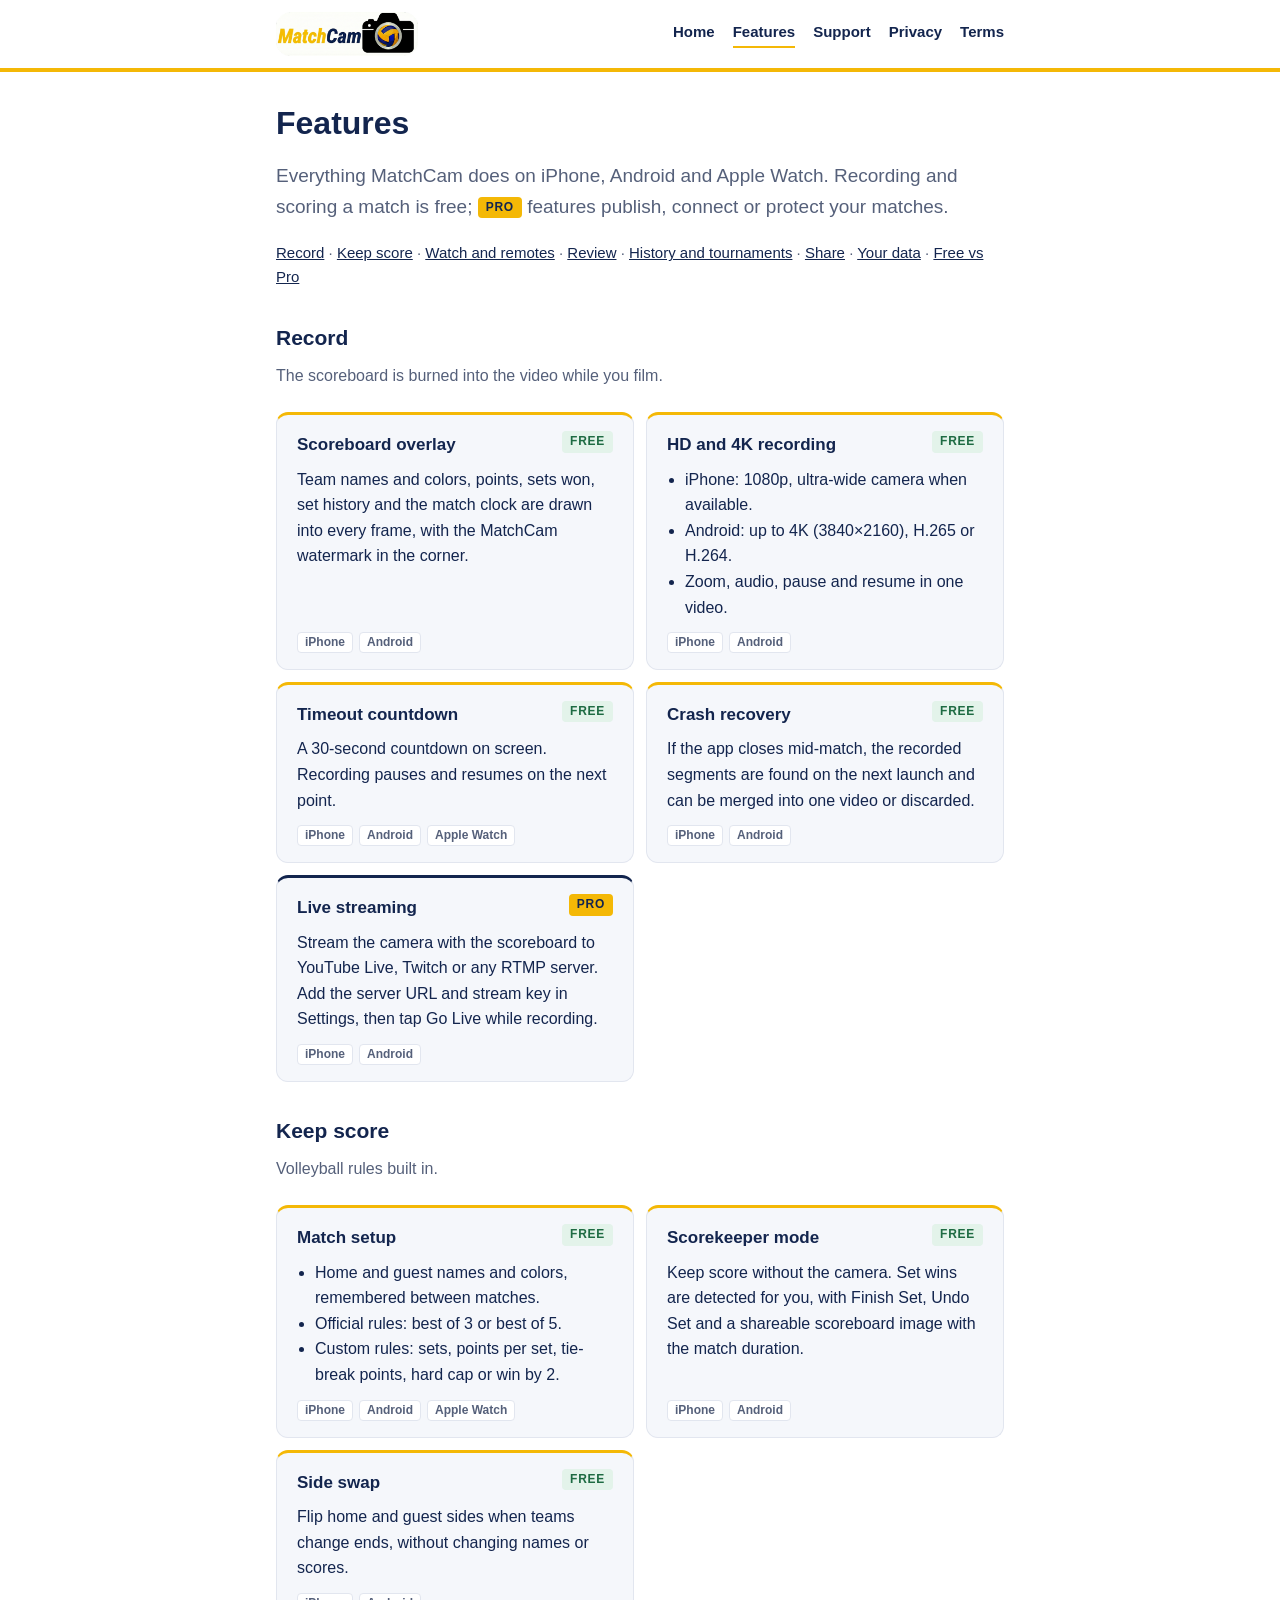
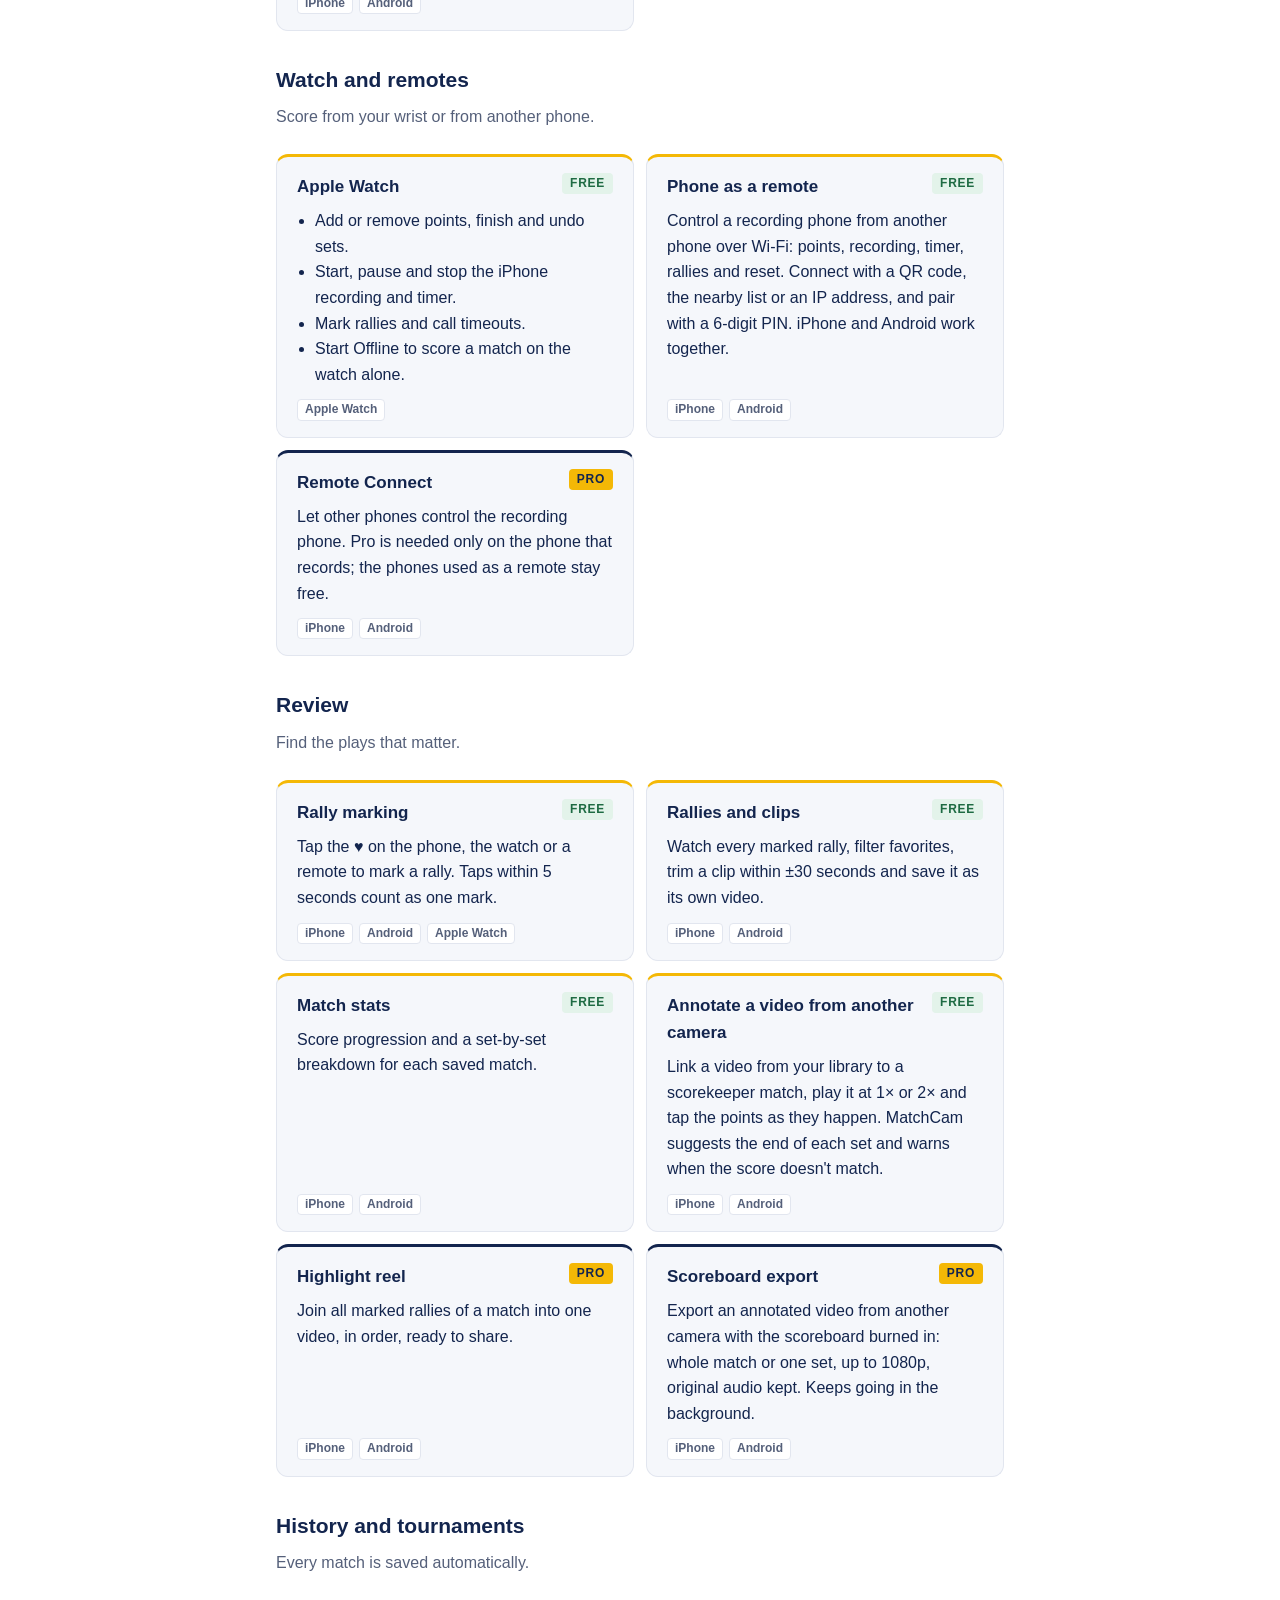
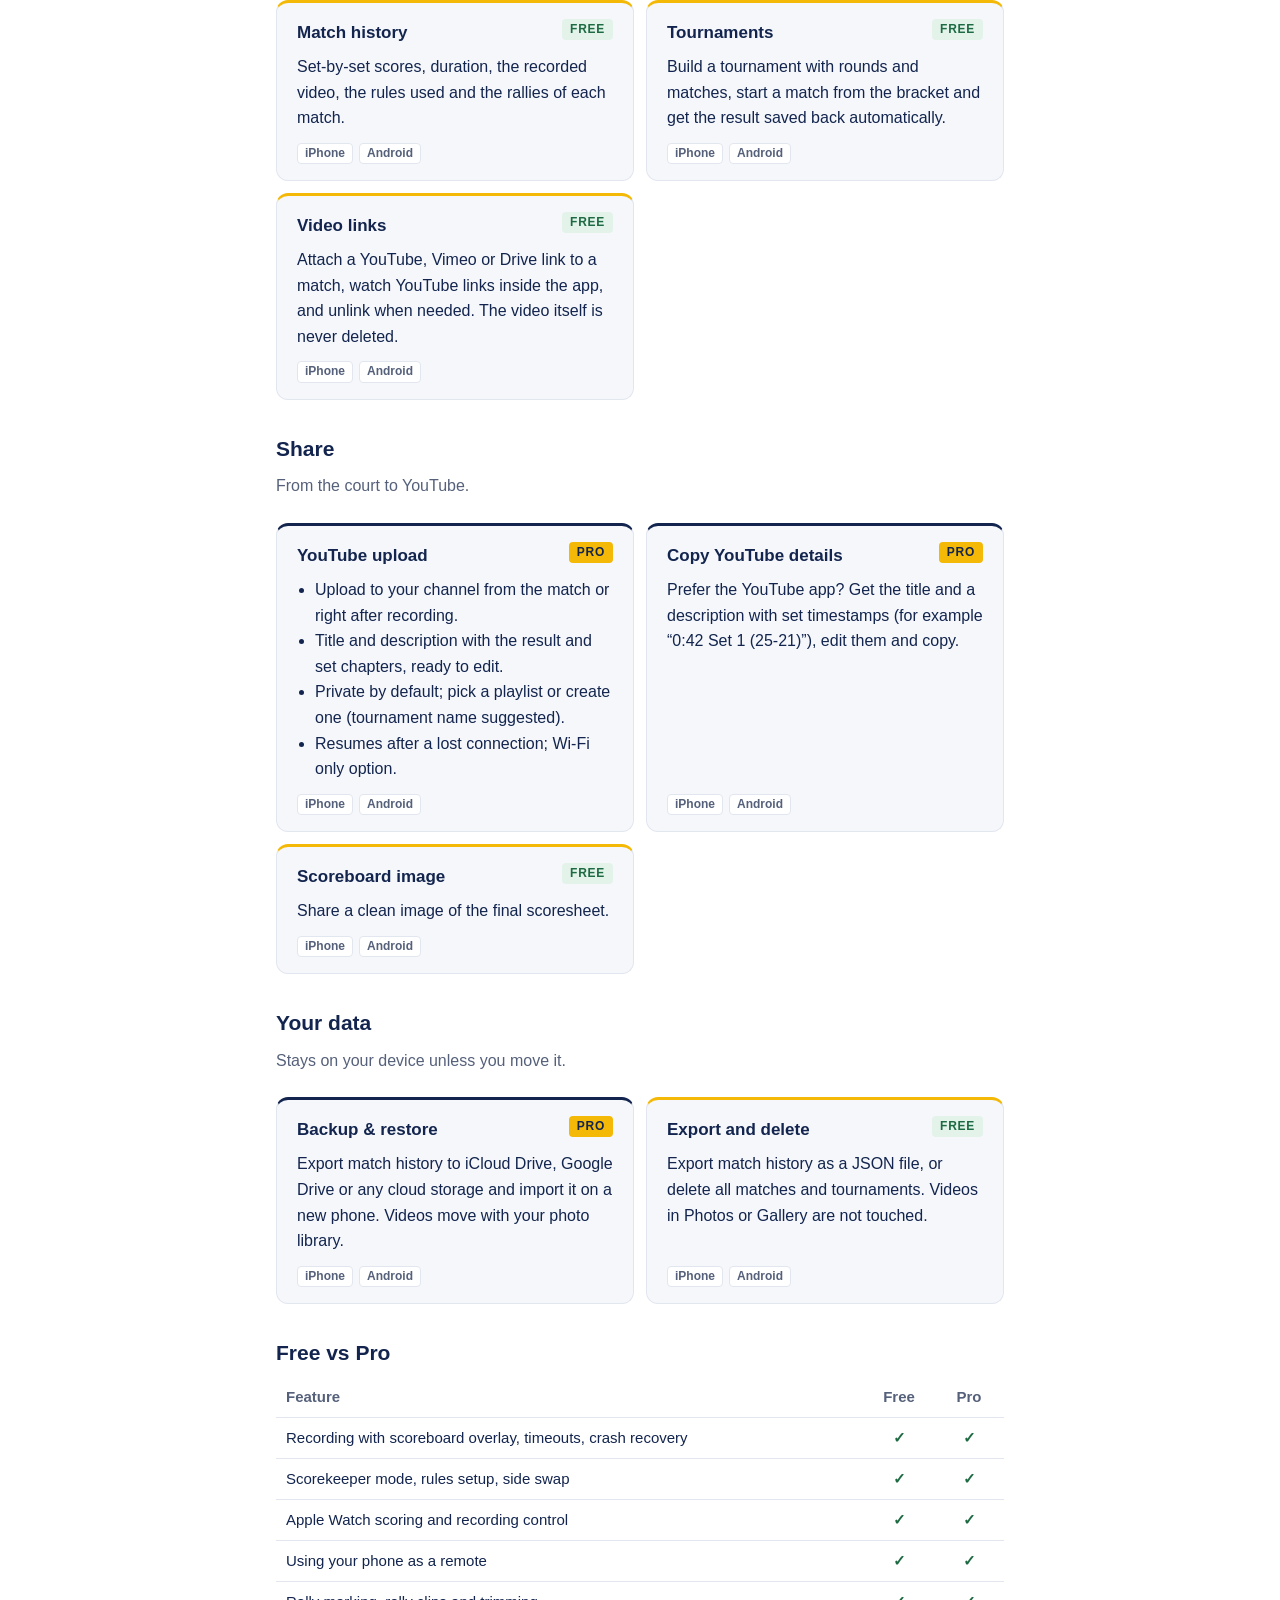
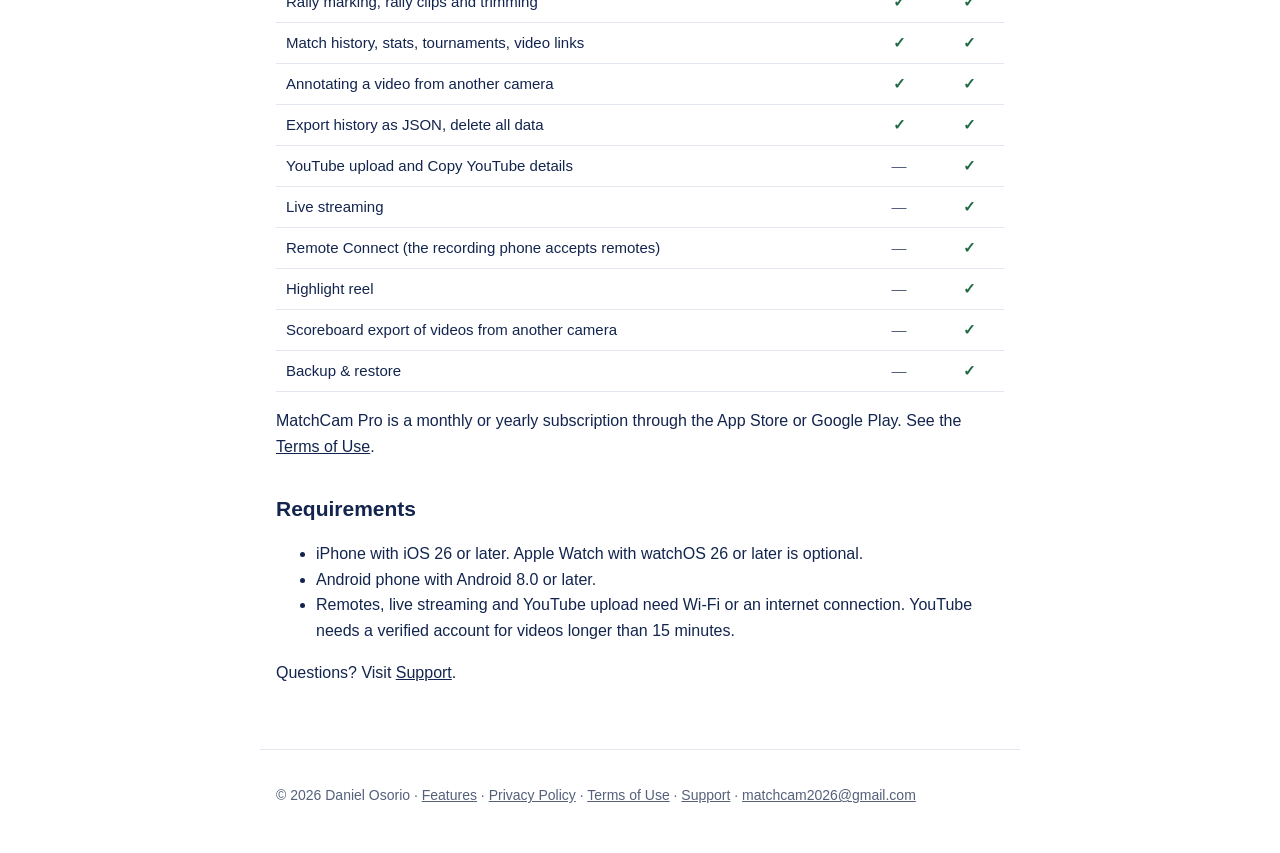
==== features.html @ 1ce3038a "Add a Features page with Free vs Pro, linked from the menu and home page Co-Authored-By: Claude Opus" ====
<!doctype html>
<html lang="en">
<head>
<meta charset="utf-8">
<meta name="viewport" content="width=device-width, initial-scale=1">
<title>MatchCam Features</title>
<meta name="description" content="Every MatchCam feature on iPhone, Android and Apple Watch, with a Free vs Pro comparison.">
<link rel="stylesheet" href="style.css">
<link rel="icon" type="image/png" href="favicon.png">
<link rel="apple-touch-icon" href="apple-touch-icon.png">
</head>
<body>
<header class="site-header">
  <div class="inner">
    <a class="brand" href="index.html"><img src="wordmark.png" alt="MatchCam" height="44"></a>
    <nav><a href="index.html">Home</a><a href="features.html" aria-current="page">Features</a><a href="support.html">Support</a><a href="privacy.html">Privacy</a><a href="terms.html">Terms</a></nav>
  </div>
</header>
<main>
<h1>Features</h1>
<p class="lead">Everything MatchCam does on iPhone, Android and Apple Watch. Recording and scoring a match is free; <span class="tag pro">Pro</span> features publish, connect or protect your matches.</p>
<p class="jump"><a href="#record">Record</a> · <a href="#score">Keep score</a> · <a href="#devices">Watch and remotes</a> · <a href="#review">Review</a> · <a href="#history">History and tournaments</a> · <a href="#share">Share</a> · <a href="#data">Your data</a> · <a href="#compare">Free vs Pro</a></p>

<h2 id="record">Record</h2>
<p class="muted">The scoreboard is burned into the video while you film.</p>
<div class="features">
  <div class="card feat"><div class="feat-top"><h3>Scoreboard overlay</h3><span class="tag free">Free</span></div><p>Team names and colors, points, sets won, set history and the match clock are drawn into every frame, with the MatchCam watermark in the corner.</p><div class="platforms"><span>iPhone</span><span>Android</span></div></div>
  <div class="card feat"><div class="feat-top"><h3>HD and 4K recording</h3><span class="tag free">Free</span></div><ul><li>iPhone: 1080p, ultra-wide camera when available.</li><li>Android: up to 4K (3840×2160), H.265 or H.264.</li><li>Zoom, audio, pause and resume in one video.</li></ul><div class="platforms"><span>iPhone</span><span>Android</span></div></div>
  <div class="card feat"><div class="feat-top"><h3>Timeout countdown</h3><span class="tag free">Free</span></div><p>A 30-second countdown on screen. Recording pauses and resumes on the next point.</p><div class="platforms"><span>iPhone</span><span>Android</span><span>Apple Watch</span></div></div>
  <div class="card feat"><div class="feat-top"><h3>Crash recovery</h3><span class="tag free">Free</span></div><p>If the app closes mid-match, the recorded segments are found on the next launch and can be merged into one video or discarded.</p><div class="platforms"><span>iPhone</span><span>Android</span></div></div>
  <div class="card feat is-pro"><div class="feat-top"><h3>Live streaming</h3><span class="tag pro">Pro</span></div><p>Stream the camera with the scoreboard to YouTube Live, Twitch or any RTMP server. Add the server URL and stream key in Settings, then tap Go Live while recording.</p><div class="platforms"><span>iPhone</span><span>Android</span></div></div>
</div>
<h2 id="score">Keep score</h2>
<p class="muted">Volleyball rules built in.</p>
<div class="features">
  <div class="card feat"><div class="feat-top"><h3>Match setup</h3><span class="tag free">Free</span></div><ul><li>Home and guest names and colors, remembered between matches.</li><li>Official rules: best of 3 or best of 5.</li><li>Custom rules: sets, points per set, tie-break points, hard cap or win by 2.</li></ul><div class="platforms"><span>iPhone</span><span>Android</span><span>Apple Watch</span></div></div>
  <div class="card feat"><div class="feat-top"><h3>Scorekeeper mode</h3><span class="tag free">Free</span></div><p>Keep score without the camera. Set wins are detected for you, with Finish Set, Undo Set and a shareable scoreboard image with the match duration.</p><div class="platforms"><span>iPhone</span><span>Android</span></div></div>
  <div class="card feat"><div class="feat-top"><h3>Side swap</h3><span class="tag free">Free</span></div><p>Flip home and guest sides when teams change ends, without changing names or scores.</p><div class="platforms"><span>iPhone</span><span>Android</span></div></div>
</div>
<h2 id="devices">Watch and remotes</h2>
<p class="muted">Score from your wrist or from another phone.</p>
<div class="features">
  <div class="card feat"><div class="feat-top"><h3>Apple Watch</h3><span class="tag free">Free</span></div><ul><li>Add or remove points, finish and undo sets.</li><li>Start, pause and stop the iPhone recording and timer.</li><li>Mark rallies and call timeouts.</li><li>Start Offline to score a match on the watch alone.</li></ul><div class="platforms"><span>Apple Watch</span></div></div>
  <div class="card feat"><div class="feat-top"><h3>Phone as a remote</h3><span class="tag free">Free</span></div><p>Control a recording phone from another phone over Wi-Fi: points, recording, timer, rallies and reset. Connect with a QR code, the nearby list or an IP address, and pair with a 6-digit PIN. iPhone and Android work together.</p><div class="platforms"><span>iPhone</span><span>Android</span></div></div>
  <div class="card feat is-pro"><div class="feat-top"><h3>Remote Connect</h3><span class="tag pro">Pro</span></div><p>Let other phones control the recording phone. Pro is needed only on the phone that records; the phones used as a remote stay free.</p><div class="platforms"><span>iPhone</span><span>Android</span></div></div>
</div>
<h2 id="review">Review</h2>
<p class="muted">Find the plays that matter.</p>
<div class="features">
  <div class="card feat"><div class="feat-top"><h3>Rally marking</h3><span class="tag free">Free</span></div><p>Tap the ♥ on the phone, the watch or a remote to mark a rally. Taps within 5 seconds count as one mark.</p><div class="platforms"><span>iPhone</span><span>Android</span><span>Apple Watch</span></div></div>
  <div class="card feat"><div class="feat-top"><h3>Rallies and clips</h3><span class="tag free">Free</span></div><p>Watch every marked rally, filter favorites, trim a clip within ±30 seconds and save it as its own video.</p><div class="platforms"><span>iPhone</span><span>Android</span></div></div>
  <div class="card feat"><div class="feat-top"><h3>Match stats</h3><span class="tag free">Free</span></div><p>Score progression and a set-by-set breakdown for each saved match.</p><div class="platforms"><span>iPhone</span><span>Android</span></div></div>
  <div class="card feat"><div class="feat-top"><h3>Annotate a video from another camera</h3><span class="tag free">Free</span></div><p>Link a video from your library to a scorekeeper match, play it at 1× or 2× and tap the points as they happen. MatchCam suggests the end of each set and warns when the score doesn't match.</p><div class="platforms"><span>iPhone</span><span>Android</span></div></div>
  <div class="card feat is-pro"><div class="feat-top"><h3>Highlight reel</h3><span class="tag pro">Pro</span></div><p>Join all marked rallies of a match into one video, in order, ready to share.</p><div class="platforms"><span>iPhone</span><span>Android</span></div></div>
  <div class="card feat is-pro"><div class="feat-top"><h3>Scoreboard export</h3><span class="tag pro">Pro</span></div><p>Export an annotated video from another camera with the scoreboard burned in: whole match or one set, up to 1080p, original audio kept. Keeps going in the background.</p><div class="platforms"><span>iPhone</span><span>Android</span></div></div>
</div>
<h2 id="history">History and tournaments</h2>
<p class="muted">Every match is saved automatically.</p>
<div class="features">
  <div class="card feat"><div class="feat-top"><h3>Match history</h3><span class="tag free">Free</span></div><p>Set-by-set scores, duration, the recorded video, the rules used and the rallies of each match.</p><div class="platforms"><span>iPhone</span><span>Android</span></div></div>
  <div class="card feat"><div class="feat-top"><h3>Tournaments</h3><span class="tag free">Free</span></div><p>Build a tournament with rounds and matches, start a match from the bracket and get the result saved back automatically.</p><div class="platforms"><span>iPhone</span><span>Android</span></div></div>
  <div class="card feat"><div class="feat-top"><h3>Video links</h3><span class="tag free">Free</span></div><p>Attach a YouTube, Vimeo or Drive link to a match, watch YouTube links inside the app, and unlink when needed. The video itself is never deleted.</p><div class="platforms"><span>iPhone</span><span>Android</span></div></div>
</div>
<h2 id="share">Share</h2>
<p class="muted">From the court to YouTube.</p>
<div class="features">
  <div class="card feat is-pro"><div class="feat-top"><h3>YouTube upload</h3><span class="tag pro">Pro</span></div><ul><li>Upload to your channel from the match or right after recording.</li><li>Title and description with the result and set chapters, ready to edit.</li><li>Private by default; pick a playlist or create one (tournament name suggested).</li><li>Resumes after a lost connection; Wi-Fi only option.</li></ul><div class="platforms"><span>iPhone</span><span>Android</span></div></div>
  <div class="card feat is-pro"><div class="feat-top"><h3>Copy YouTube details</h3><span class="tag pro">Pro</span></div><p>Prefer the YouTube app? Get the title and a description with set timestamps (for example “0:42 Set 1 (25-21)”), edit them and copy.</p><div class="platforms"><span>iPhone</span><span>Android</span></div></div>
  <div class="card feat"><div class="feat-top"><h3>Scoreboard image</h3><span class="tag free">Free</span></div><p>Share a clean image of the final scoresheet.</p><div class="platforms"><span>iPhone</span><span>Android</span></div></div>
</div>
<h2 id="data">Your data</h2>
<p class="muted">Stays on your device unless you move it.</p>
<div class="features">
  <div class="card feat is-pro"><div class="feat-top"><h3>Backup &amp; restore</h3><span class="tag pro">Pro</span></div><p>Export match history to iCloud Drive, Google Drive or any cloud storage and import it on a new phone. Videos move with your photo library.</p><div class="platforms"><span>iPhone</span><span>Android</span></div></div>
  <div class="card feat"><div class="feat-top"><h3>Export and delete</h3><span class="tag free">Free</span></div><p>Export match history as a JSON file, or delete all matches and tournaments. Videos in Photos or Gallery are not touched.</p><div class="platforms"><span>iPhone</span><span>Android</span></div></div>
</div>

<h2 id="compare">Free vs Pro</h2>
<div class="table-wrap">
<table class="compare">
  <tr><th>Feature</th><th class="c">Free</th><th class="c">Pro</th></tr>
  <tr><td>Recording with scoreboard overlay, timeouts, crash recovery</td><td class="c yes">✓</td><td class="c yes">✓</td></tr>
  <tr><td>Scorekeeper mode, rules setup, side swap</td><td class="c yes">✓</td><td class="c yes">✓</td></tr>
  <tr><td>Apple Watch scoring and recording control</td><td class="c yes">✓</td><td class="c yes">✓</td></tr>
  <tr><td>Using your phone as a remote</td><td class="c yes">✓</td><td class="c yes">✓</td></tr>
  <tr><td>Rally marking, rally clips and trimming</td><td class="c yes">✓</td><td class="c yes">✓</td></tr>
  <tr><td>Match history, stats, tournaments, video links</td><td class="c yes">✓</td><td class="c yes">✓</td></tr>
  <tr><td>Annotating a video from another camera</td><td class="c yes">✓</td><td class="c yes">✓</td></tr>
  <tr><td>Export history as JSON, delete all data</td><td class="c yes">✓</td><td class="c yes">✓</td></tr>
  <tr><td>YouTube upload and Copy YouTube details</td><td class="c no">—</td><td class="c yes">✓</td></tr>
  <tr><td>Live streaming</td><td class="c no">—</td><td class="c yes">✓</td></tr>
  <tr><td>Remote Connect (the recording phone accepts remotes)</td><td class="c no">—</td><td class="c yes">✓</td></tr>
  <tr><td>Highlight reel</td><td class="c no">—</td><td class="c yes">✓</td></tr>
  <tr><td>Scoreboard export of videos from another camera</td><td class="c no">—</td><td class="c yes">✓</td></tr>
  <tr><td>Backup &amp; restore</td><td class="c no">—</td><td class="c yes">✓</td></tr>
</table>
</div>
<p>MatchCam Pro is a monthly or yearly subscription through the App Store or Google Play. See the <a href="terms.html">Terms of Use</a>.</p>

<h2>Requirements</h2>
<ul>
  <li>iPhone with iOS 26 or later. Apple Watch with watchOS 26 or later is optional.</li>
  <li>Android phone with Android 8.0 or later.</li>
  <li>Remotes, live streaming and YouTube upload need Wi-Fi or an internet connection. YouTube needs a verified account for videos longer than 15 minutes.</li>
</ul>
<p>Questions? Visit <a href="support.html">Support</a>.</p>
</main>
<footer>
  <p>© 2026 Daniel Osorio · <a href="features.html">Features</a> · <a href="privacy.html">Privacy Policy</a> · <a href="terms.html">Terms of Use</a> · <a href="support.html">Support</a> · <a href="mailto:matchcam2026@gmail.com">matchcam2026@gmail.com</a></p>
</footer>
</body>
</html>
---- style.css ----
/* Brand colors taken from the in-app watermark: "Match" yellow and "Cam" navy. */
:root {
  --navy: #13254E;
  --yellow: #F4B806;
  --bg: #ffffff;
  --surface: #f5f7fb;
  --text: #13254E;
  --muted: #55607a;
  --border: #e2e6ef;
  --link: #13254E;
  --header-bg: #ffffff;
  --nav: #13254E;
  --nav-active: #13254E;
  --card-title: #13254E;
}
@media (prefers-color-scheme: dark) {
  :root {
    --bg: #0d1630;
    --surface: #14214a;
    --text: #eef1f8;
    --muted: #a9b3cc;
    --border: #22305c;
    --link: #F4B806;
    --header-bg: #13254E;
    --nav: rgba(255, 255, 255, 0.8);
    --nav-active: #ffffff;
    --card-title: #F4B806;
  }
}
* { box-sizing: border-box; }
body {
  margin: 0;
  background: var(--bg);
  color: var(--text);
  font: 16px/1.6 -apple-system, BlinkMacSystemFont, "Segoe UI", Roboto, Helvetica, Arial, sans-serif;
}
a { color: var(--link); }
.site-header { background: var(--header-bg); border-bottom: 4px solid var(--yellow); }
.site-header .inner, main, footer { max-width: 760px; margin: 0 auto; padding-left: 16px; padding-right: 16px; }
.site-header .inner { display: flex; align-items: center; justify-content: space-between; gap: 16px; padding-top: 12px; padding-bottom: 12px; flex-wrap: wrap; }
.brand { display: flex; align-items: center; text-decoration: none; }
.brand img { height: 44px; width: auto; display: block; border-radius: 10px; }
nav { display: flex; gap: 18px; flex-wrap: wrap; }
nav a { color: var(--nav); text-decoration: none; font-size: 15px; font-weight: 600; padding-bottom: 2px; border-bottom: 2px solid transparent; }
nav a[aria-current="page"], nav a:hover { color: var(--nav-active); border-bottom-color: var(--yellow); }
main { padding-top: 32px; padding-bottom: 48px; }
h1 { font-size: 32px; line-height: 1.2; margin: 0 0 8px; }
h2 { font-size: 21px; margin: 32px 0 8px; }
h3 { font-size: 17px; margin: 20px 0 4px; }
.meta { display: inline-block; font-size: 14px; color: var(--muted); margin-bottom: 24px; }
.version { display: inline-block; background: var(--yellow); color: #13254E; font-weight: 700; font-size: 13px; border-radius: 999px; padding: 2px 10px; margin-right: 8px; }
.lead { font-size: 19px; color: var(--muted); }
.hero { display: flex; align-items: center; gap: 24px; flex-wrap: wrap; margin-bottom: 8px; }
.hero img { width: 120px; height: 120px; border-radius: 26px; box-shadow: 0 6px 20px rgba(19, 37, 78, 0.25); }
.hero .text { flex: 1 1 280px; }
.card { background: var(--surface); border: 1px solid var(--border); border-top: 3px solid var(--yellow); border-radius: 12px; padding: 16px 20px; margin: 16px 0; }
.features { display: grid; grid-template-columns: repeat(auto-fit, minmax(260px, 1fr)); gap: 12px; margin: 24px 0; }
.features .card { margin: 0; }
.features h3 { margin-top: 0; color: var(--card-title); }
table { width: 100%; border-collapse: collapse; font-size: 15px; }
th, td { text-align: left; padding: 8px 10px; border-bottom: 1px solid var(--border); vertical-align: top; }
th { color: var(--muted); font-weight: 600; }
footer { border-top: 1px solid var(--border); padding-top: 20px; padding-bottom: 32px; color: var(--muted); font-size: 14px; }
footer a { color: var(--muted); }
.muted { color: var(--muted); margin-top: 0; }
.jump { font-size: 15px; color: var(--muted); }
.button { display: inline-block; background: var(--yellow); color: #13254E; font-weight: 700; text-decoration: none; border-radius: 999px; padding: 8px 18px; }
.button:hover { filter: brightness(0.95); }
.tag { display: inline-block; font-size: 12px; font-weight: 700; letter-spacing: 0.06em; text-transform: uppercase; border-radius: 4px; padding: 1px 8px; white-space: nowrap; vertical-align: middle; }
.tag.pro { background: var(--yellow); color: #13254E; }
.tag.free { background: #e3f3ea; color: #1e6b43; }
.feat { display: flex; flex-direction: column; gap: 4px; }
.feat-top { display: flex; justify-content: space-between; align-items: flex-start; gap: 10px; }
.feat p, .feat ul { margin: 0; }
.feat ul { padding-left: 18px; }
.feat.is-pro { border-top-color: #13254E; }
.platforms { display: flex; gap: 6px; flex-wrap: wrap; margin-top: auto; padding-top: 8px; }
.platforms span { font-size: 12px; font-weight: 600; color: var(--muted); background: var(--bg); border: 1px solid var(--border); border-radius: 4px; padding: 0 7px; }
.table-wrap { overflow-x: auto; }
table.compare { min-width: 480px; }
td.c, th.c { text-align: center; width: 70px; }
td.yes { color: #1e6b43; font-weight: 700; }
td.no { color: var(--muted); }
@media (prefers-color-scheme: dark) {
  .tag.free { background: #123222; color: #7fd3a4; }
  .feat.is-pro { border-top-color: var(--yellow); }
  td.yes { color: #7fd3a4; }
}
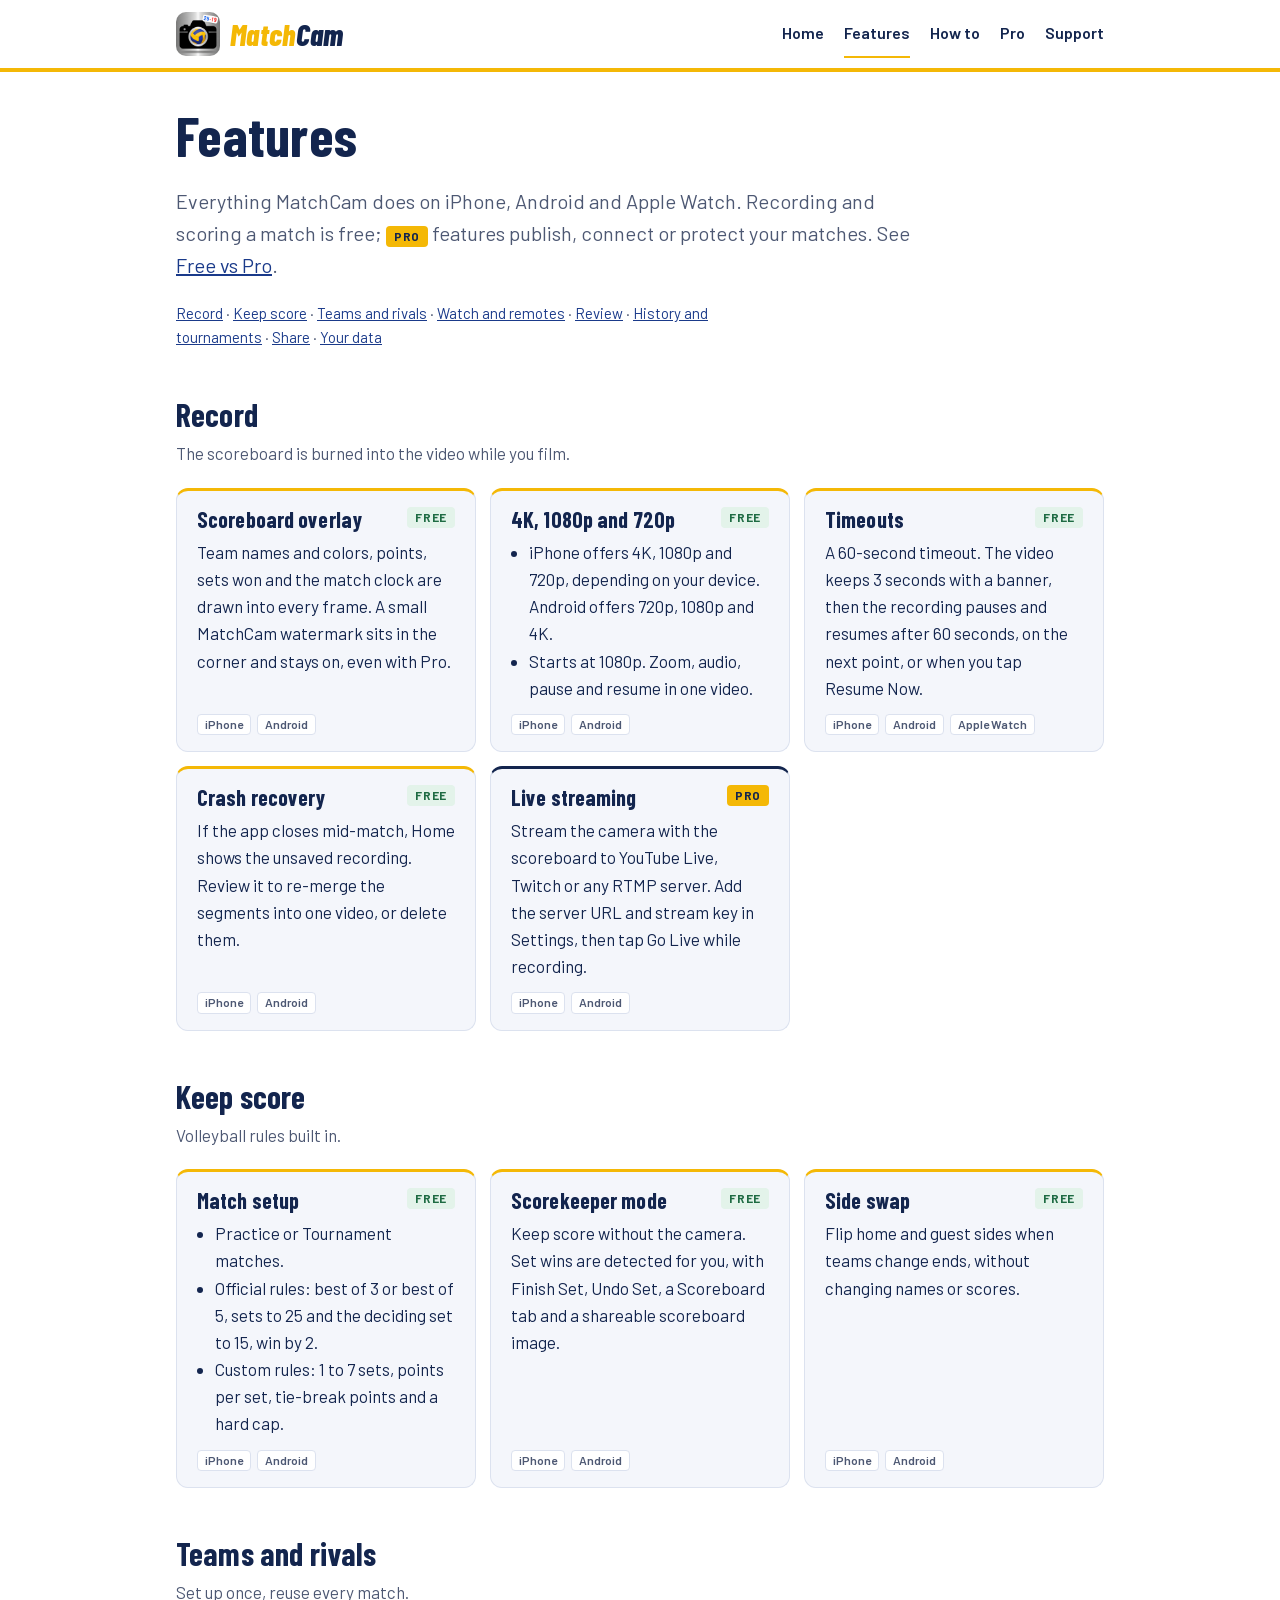
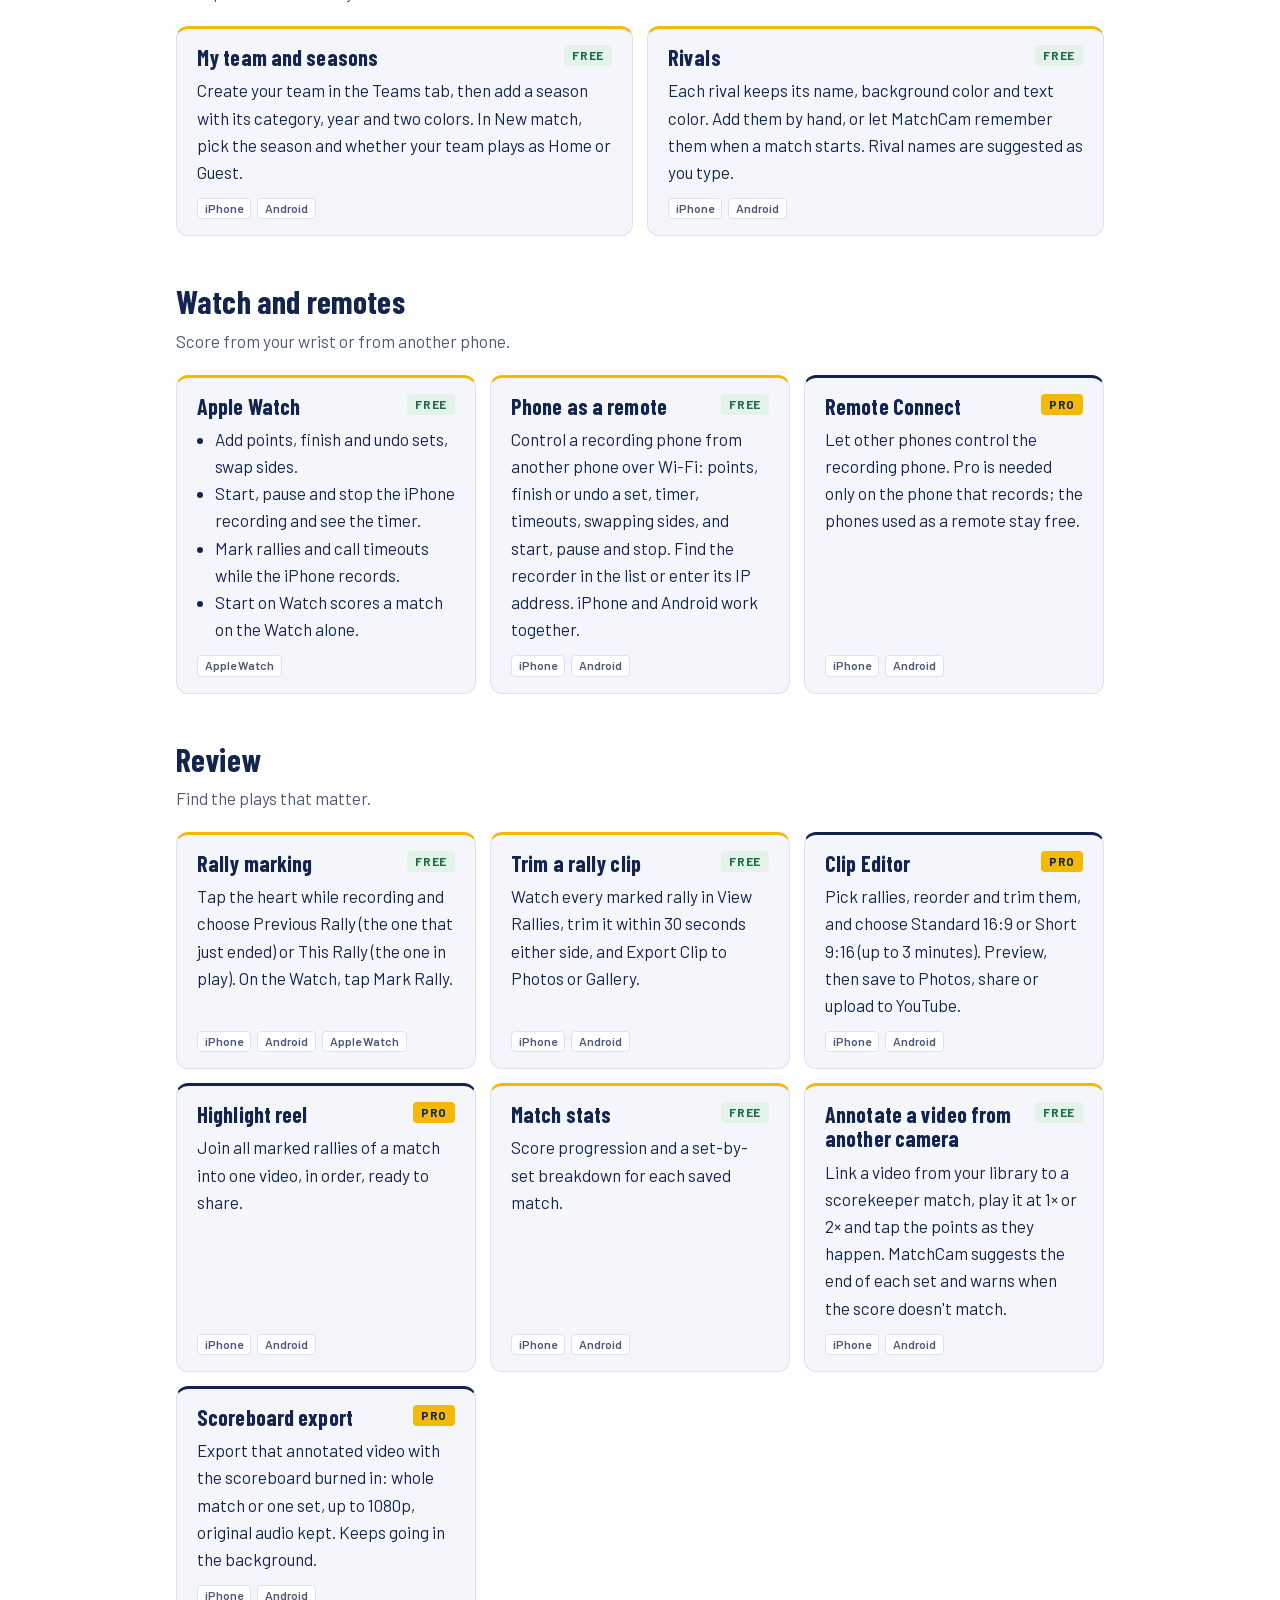
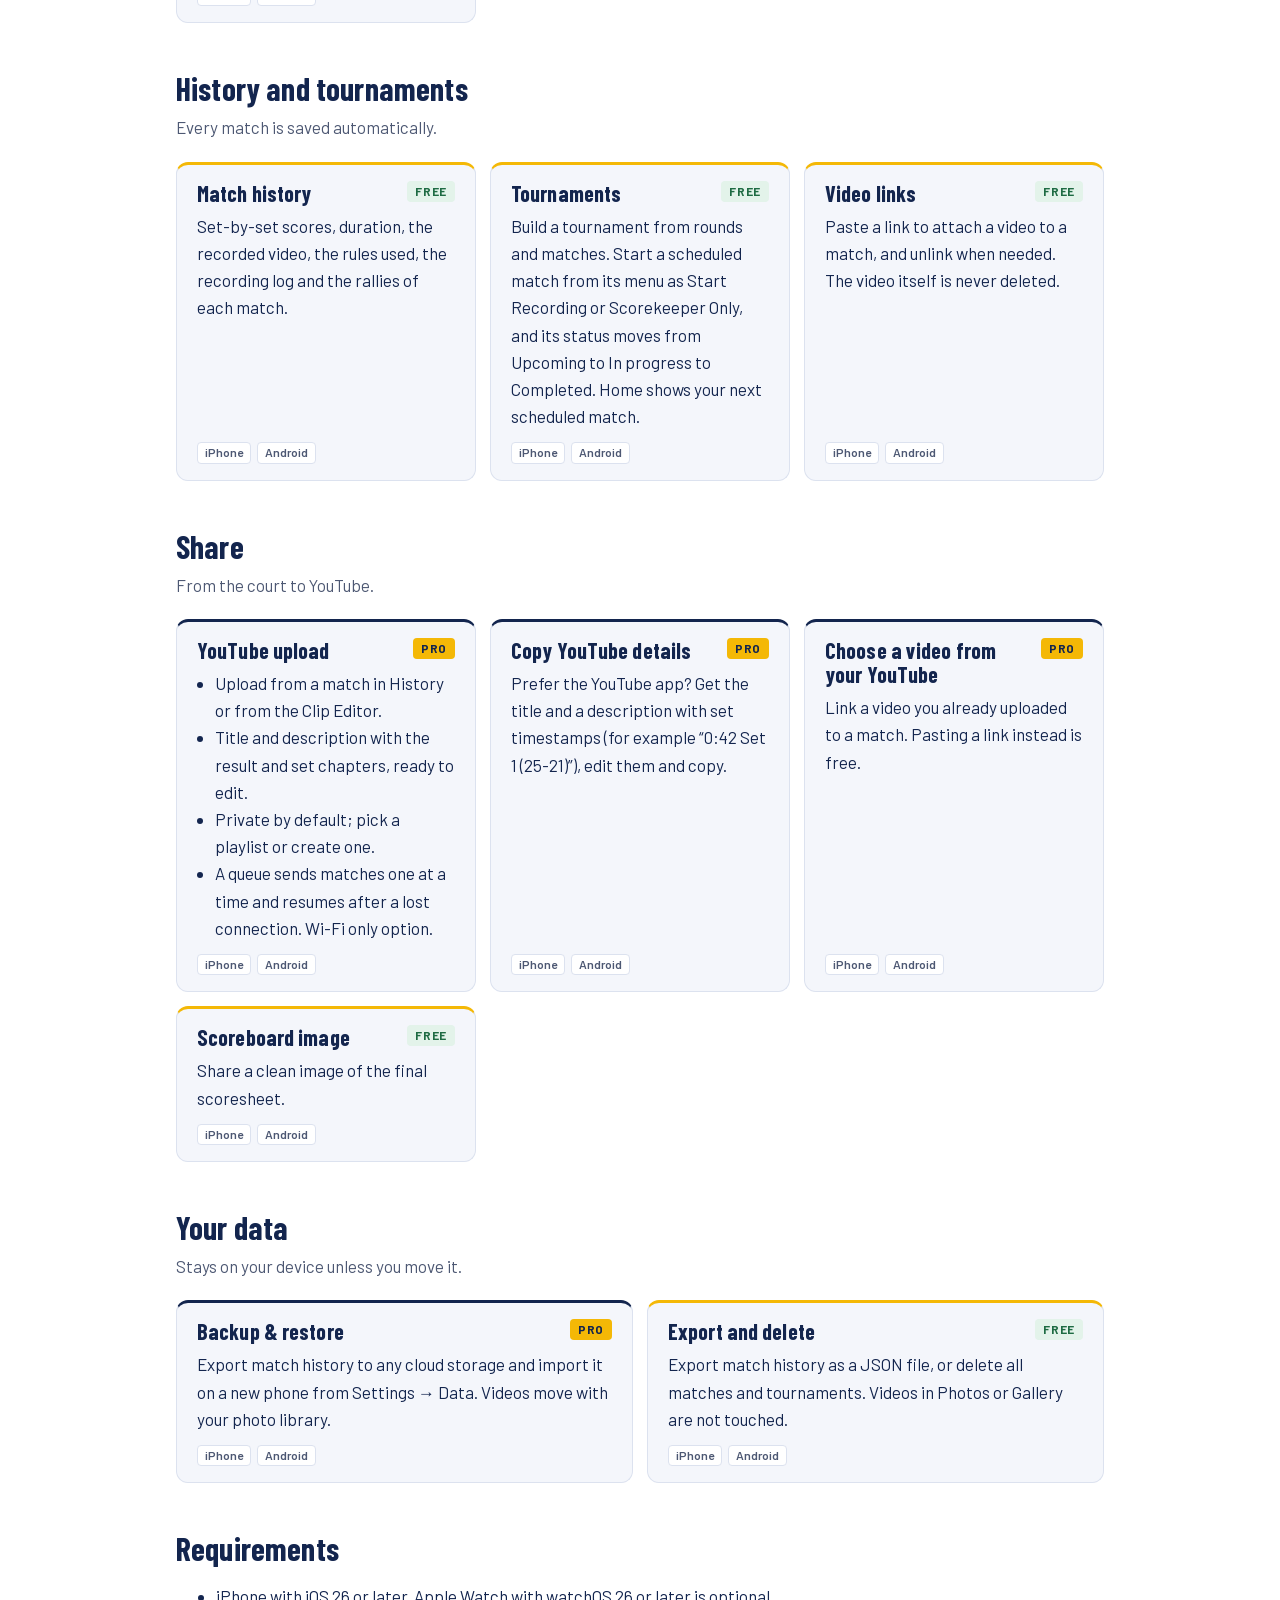
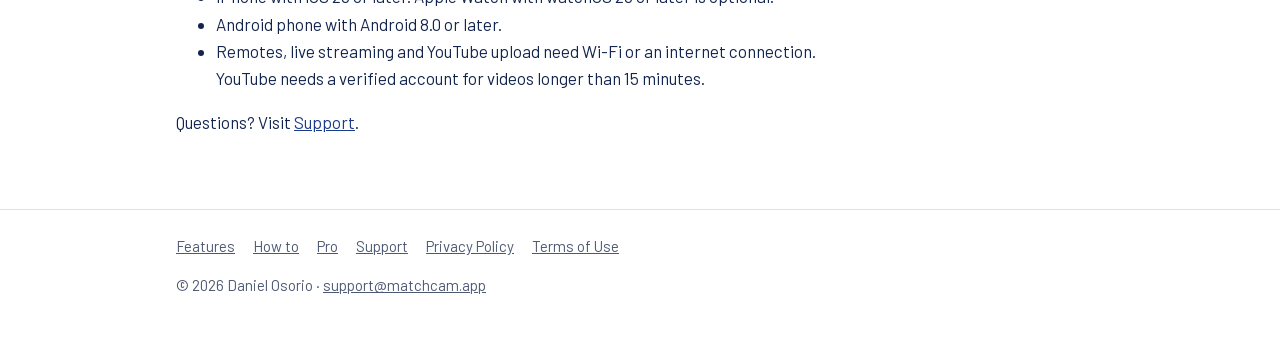
==== commit a4a806ee: "feat(site): redesign with brand colors and add how-to and pro pages New design (Barlow, self-hosted," ====
--- a/features.html
+++ b/features.html
@@ -4,98 +4,85 @@
 <meta charset="utf-8">
 <meta name="viewport" content="width=device-width, initial-scale=1">
 <title>MatchCam Features</title>
-<meta name="description" content="Every MatchCam feature on iPhone, Android and Apple Watch, with a Free vs Pro comparison.">
-<link rel="stylesheet" href="style.css">
-<link rel="icon" type="image/png" href="favicon.png">
-<link rel="apple-touch-icon" href="apple-touch-icon.png">
+<meta name="description" content="Every MatchCam feature on iPhone, Android and Apple Watch.">
+<link rel="stylesheet" href="assets/css/style.css">
+<link rel="icon" type="image/png" href="assets/icons/favicon.png">
+<link rel="apple-touch-icon" href="assets/icons/apple-touch-icon.png">
 </head>
 <body>
+<a class="skip" href="#content">Skip to content</a>
 <header class="site-header">
   <div class="inner">
-    <a class="brand" href="index.html"><img src="wordmark.png" alt="MatchCam" height="44"></a>
-    <nav><a href="index.html">Home</a><a href="features.html" aria-current="page">Features</a><a href="support.html">Support</a><a href="privacy.html">Privacy</a><a href="terms.html">Terms</a></nav>
+    <a class="brand" href="index.html" aria-label="MatchCam home"><img src="assets/images/logo.png" alt="" width="44" height="44"><span class="wordmark"><span class="match">Match</span><span class="cam">Cam</span></span></a>
+    <nav aria-label="Main"><a href="index.html">Home</a><a href="features.html" aria-current="page">Features</a><a href="how-to.html">How to</a><a href="pro.html">Pro</a><a href="support.html">Support</a></nav>
   </div>
 </header>
-<main>
+<main id="content">
 <h1>Features</h1>
-<p class="lead">Everything MatchCam does on iPhone, Android and Apple Watch. Recording and scoring a match is free; <span class="tag pro">Pro</span> features publish, connect or protect your matches.</p>
-<p class="jump"><a href="#record">Record</a> · <a href="#score">Keep score</a> · <a href="#devices">Watch and remotes</a> · <a href="#review">Review</a> · <a href="#history">History and tournaments</a> · <a href="#share">Share</a> · <a href="#data">Your data</a> · <a href="#compare">Free vs Pro</a></p>
+<p class="lead">Everything MatchCam does on iPhone, Android and Apple Watch. Recording and scoring a match is free; <span class="tag pro">Pro</span> features publish, connect or protect your matches. See <a href="pro.html">Free vs Pro</a>.</p>
+<p class="jump"><a href="#record">Record</a> · <a href="#score">Keep score</a> · <a href="#teams">Teams and rivals</a> · <a href="#devices">Watch and remotes</a> · <a href="#review">Review</a> · <a href="#history">History and tournaments</a> · <a href="#share">Share</a> · <a href="#data">Your data</a></p>
 
 <h2 id="record">Record</h2>
 <p class="muted">The scoreboard is burned into the video while you film.</p>
 <div class="features">
-  <div class="card feat"><div class="feat-top"><h3>Scoreboard overlay</h3><span class="tag free">Free</span></div><p>Team names and colors, points, sets won, set history and the match clock are drawn into every frame, with the MatchCam watermark in the corner.</p><div class="platforms"><span>iPhone</span><span>Android</span></div></div>
-  <div class="card feat"><div class="feat-top"><h3>HD and 4K recording</h3><span class="tag free">Free</span></div><ul><li>iPhone: 1080p, ultra-wide camera when available.</li><li>Android: up to 4K (3840×2160), H.265 or H.264.</li><li>Zoom, audio, pause and resume in one video.</li></ul><div class="platforms"><span>iPhone</span><span>Android</span></div></div>
-  <div class="card feat"><div class="feat-top"><h3>Timeout countdown</h3><span class="tag free">Free</span></div><p>A 30-second countdown on screen. Recording pauses and resumes on the next point.</p><div class="platforms"><span>iPhone</span><span>Android</span><span>Apple Watch</span></div></div>
-  <div class="card feat"><div class="feat-top"><h3>Crash recovery</h3><span class="tag free">Free</span></div><p>If the app closes mid-match, the recorded segments are found on the next launch and can be merged into one video or discarded.</p><div class="platforms"><span>iPhone</span><span>Android</span></div></div>
+  <div class="card feat"><div class="feat-top"><h3>Scoreboard overlay</h3><span class="tag free">Free</span></div><p>Team names and colors, points, sets won and the match clock are drawn into every frame. A small MatchCam watermark sits in the corner and stays on, even with Pro.</p><div class="platforms"><span>iPhone</span><span>Android</span></div></div>
+  <div class="card feat"><div class="feat-top"><h3>4K, 1080p and 720p</h3><span class="tag free">Free</span></div><ul><li>iPhone offers 4K, 1080p and 720p, depending on your device. Android offers 720p, 1080p and 4K.</li><li>Starts at 1080p. Zoom, audio, pause and resume in one video.</li></ul><div class="platforms"><span>iPhone</span><span>Android</span></div></div>
+  <div class="card feat"><div class="feat-top"><h3>Timeouts</h3><span class="tag free">Free</span></div><p>A 60-second timeout. The video keeps 3 seconds with a banner, then the recording pauses and resumes after 60 seconds, on the next point, or when you tap Resume Now.</p><div class="platforms"><span>iPhone</span><span>Android</span><span>Apple Watch</span></div></div>
+  <div class="card feat"><div class="feat-top"><h3>Crash recovery</h3><span class="tag free">Free</span></div><p>If the app closes mid-match, Home shows the unsaved recording. Review it to re-merge the segments into one video, or delete them.</p><div class="platforms"><span>iPhone</span><span>Android</span></div></div>
   <div class="card feat is-pro"><div class="feat-top"><h3>Live streaming</h3><span class="tag pro">Pro</span></div><p>Stream the camera with the scoreboard to YouTube Live, Twitch or any RTMP server. Add the server URL and stream key in Settings, then tap Go Live while recording.</p><div class="platforms"><span>iPhone</span><span>Android</span></div></div>
 </div>
 <h2 id="score">Keep score</h2>
 <p class="muted">Volleyball rules built in.</p>
 <div class="features">
-  <div class="card feat"><div class="feat-top"><h3>Match setup</h3><span class="tag free">Free</span></div><ul><li>Home and guest names and colors, remembered between matches.</li><li>Official rules: best of 3 or best of 5.</li><li>Custom rules: sets, points per set, tie-break points, hard cap or win by 2.</li></ul><div class="platforms"><span>iPhone</span><span>Android</span><span>Apple Watch</span></div></div>
-  <div class="card feat"><div class="feat-top"><h3>Scorekeeper mode</h3><span class="tag free">Free</span></div><p>Keep score without the camera. Set wins are detected for you, with Finish Set, Undo Set and a shareable scoreboard image with the match duration.</p><div class="platforms"><span>iPhone</span><span>Android</span></div></div>
+  <div class="card feat"><div class="feat-top"><h3>Match setup</h3><span class="tag free">Free</span></div><ul><li>Practice or Tournament matches.</li><li>Official rules: best of 3 or best of 5, sets to 25 and the deciding set to 15, win by 2.</li><li>Custom rules: 1 to 7 sets, points per set, tie-break points and a hard cap.</li></ul><div class="platforms"><span>iPhone</span><span>Android</span></div></div>
+  <div class="card feat"><div class="feat-top"><h3>Scorekeeper mode</h3><span class="tag free">Free</span></div><p>Keep score without the camera. Set wins are detected for you, with Finish Set, Undo Set, a Scoreboard tab and a shareable scoreboard image.</p><div class="platforms"><span>iPhone</span><span>Android</span></div></div>
   <div class="card feat"><div class="feat-top"><h3>Side swap</h3><span class="tag free">Free</span></div><p>Flip home and guest sides when teams change ends, without changing names or scores.</p><div class="platforms"><span>iPhone</span><span>Android</span></div></div>
+</div>
+<h2 id="teams">Teams and rivals</h2>
+<p class="muted">Set up once, reuse every match.</p>
+<div class="features">
+  <div class="card feat"><div class="feat-top"><h3>My team and seasons</h3><span class="tag free">Free</span></div><p>Create your team in the Teams tab, then add a season with its category, year and two colors. In New match, pick the season and whether your team plays as Home or Guest.</p><div class="platforms"><span>iPhone</span><span>Android</span></div></div>
+  <div class="card feat"><div class="feat-top"><h3>Rivals</h3><span class="tag free">Free</span></div><p>Each rival keeps its name, background color and text color. Add them by hand, or let MatchCam remember them when a match starts. Rival names are suggested as you type.</p><div class="platforms"><span>iPhone</span><span>Android</span></div></div>
 </div>
 <h2 id="devices">Watch and remotes</h2>
 <p class="muted">Score from your wrist or from another phone.</p>
 <div class="features">
-  <div class="card feat"><div class="feat-top"><h3>Apple Watch</h3><span class="tag free">Free</span></div><ul><li>Add or remove points, finish and undo sets.</li><li>Start, pause and stop the iPhone recording and timer.</li><li>Mark rallies and call timeouts.</li><li>Start Offline to score a match on the watch alone.</li></ul><div class="platforms"><span>Apple Watch</span></div></div>
-  <div class="card feat"><div class="feat-top"><h3>Phone as a remote</h3><span class="tag free">Free</span></div><p>Control a recording phone from another phone over Wi-Fi: points, recording, timer, rallies and reset. Connect with a QR code, the nearby list or an IP address, and pair with a 6-digit PIN. iPhone and Android work together.</p><div class="platforms"><span>iPhone</span><span>Android</span></div></div>
+  <div class="card feat"><div class="feat-top"><h3>Apple Watch</h3><span class="tag free">Free</span></div><ul><li>Add points, finish and undo sets, swap sides.</li><li>Start, pause and stop the iPhone recording and see the timer.</li><li>Mark rallies and call timeouts while the iPhone records.</li><li>Start on Watch scores a match on the Watch alone.</li></ul><div class="platforms"><span>Apple Watch</span></div></div>
+  <div class="card feat"><div class="feat-top"><h3>Phone as a remote</h3><span class="tag free">Free</span></div><p>Control a recording phone from another phone over Wi-Fi: points, finish or undo a set, timer, timeouts, swapping sides, and start, pause and stop. Find the recorder in the list or enter its IP address. iPhone and Android work together.</p><div class="platforms"><span>iPhone</span><span>Android</span></div></div>
   <div class="card feat is-pro"><div class="feat-top"><h3>Remote Connect</h3><span class="tag pro">Pro</span></div><p>Let other phones control the recording phone. Pro is needed only on the phone that records; the phones used as a remote stay free.</p><div class="platforms"><span>iPhone</span><span>Android</span></div></div>
 </div>
 <h2 id="review">Review</h2>
 <p class="muted">Find the plays that matter.</p>
 <div class="features">
-  <div class="card feat"><div class="feat-top"><h3>Rally marking</h3><span class="tag free">Free</span></div><p>Tap the ♥ on the phone, the watch or a remote to mark a rally. Taps within 5 seconds count as one mark.</p><div class="platforms"><span>iPhone</span><span>Android</span><span>Apple Watch</span></div></div>
-  <div class="card feat"><div class="feat-top"><h3>Rallies and clips</h3><span class="tag free">Free</span></div><p>Watch every marked rally, filter favorites, trim a clip within ±30 seconds and save it as its own video.</p><div class="platforms"><span>iPhone</span><span>Android</span></div></div>
+  <div class="card feat"><div class="feat-top"><h3>Rally marking</h3><span class="tag free">Free</span></div><p>Tap the heart while recording and choose Previous Rally (the one that just ended) or This Rally (the one in play). On the Watch, tap Mark Rally.</p><div class="platforms"><span>iPhone</span><span>Android</span><span>Apple Watch</span></div></div>
+  <div class="card feat"><div class="feat-top"><h3>Trim a rally clip</h3><span class="tag free">Free</span></div><p>Watch every marked rally in View Rallies, trim it within 30 seconds either side, and Export Clip to Photos or Gallery.</p><div class="platforms"><span>iPhone</span><span>Android</span></div></div>
+  <div class="card feat is-pro"><div class="feat-top"><h3>Clip Editor</h3><span class="tag pro">Pro</span></div><p>Pick rallies, reorder and trim them, and choose Standard 16:9 or Short 9:16 (up to 3 minutes). Preview, then save to Photos, share or upload to YouTube.</p><div class="platforms"><span>iPhone</span><span>Android</span></div></div>
+  <div class="card feat is-pro"><div class="feat-top"><h3>Highlight reel</h3><span class="tag pro">Pro</span></div><p>Join all marked rallies of a match into one video, in order, ready to share.</p><div class="platforms"><span>iPhone</span><span>Android</span></div></div>
   <div class="card feat"><div class="feat-top"><h3>Match stats</h3><span class="tag free">Free</span></div><p>Score progression and a set-by-set breakdown for each saved match.</p><div class="platforms"><span>iPhone</span><span>Android</span></div></div>
   <div class="card feat"><div class="feat-top"><h3>Annotate a video from another camera</h3><span class="tag free">Free</span></div><p>Link a video from your library to a scorekeeper match, play it at 1× or 2× and tap the points as they happen. MatchCam suggests the end of each set and warns when the score doesn't match.</p><div class="platforms"><span>iPhone</span><span>Android</span></div></div>
-  <div class="card feat is-pro"><div class="feat-top"><h3>Highlight reel</h3><span class="tag pro">Pro</span></div><p>Join all marked rallies of a match into one video, in order, ready to share.</p><div class="platforms"><span>iPhone</span><span>Android</span></div></div>
-  <div class="card feat is-pro"><div class="feat-top"><h3>Scoreboard export</h3><span class="tag pro">Pro</span></div><p>Export an annotated video from another camera with the scoreboard burned in: whole match or one set, up to 1080p, original audio kept. Keeps going in the background.</p><div class="platforms"><span>iPhone</span><span>Android</span></div></div>
+  <div class="card feat is-pro"><div class="feat-top"><h3>Scoreboard export</h3><span class="tag pro">Pro</span></div><p>Export that annotated video with the scoreboard burned in: whole match or one set, up to 1080p, original audio kept. Keeps going in the background.</p><div class="platforms"><span>iPhone</span><span>Android</span></div></div>
 </div>
 <h2 id="history">History and tournaments</h2>
 <p class="muted">Every match is saved automatically.</p>
 <div class="features">
-  <div class="card feat"><div class="feat-top"><h3>Match history</h3><span class="tag free">Free</span></div><p>Set-by-set scores, duration, the recorded video, the rules used and the rallies of each match.</p><div class="platforms"><span>iPhone</span><span>Android</span></div></div>
-  <div class="card feat"><div class="feat-top"><h3>Tournaments</h3><span class="tag free">Free</span></div><p>Build a tournament with rounds and matches, start a match from the bracket and get the result saved back automatically.</p><div class="platforms"><span>iPhone</span><span>Android</span></div></div>
-  <div class="card feat"><div class="feat-top"><h3>Video links</h3><span class="tag free">Free</span></div><p>Attach a YouTube, Vimeo or Drive link to a match, watch YouTube links inside the app, and unlink when needed. The video itself is never deleted.</p><div class="platforms"><span>iPhone</span><span>Android</span></div></div>
+  <div class="card feat"><div class="feat-top"><h3>Match history</h3><span class="tag free">Free</span></div><p>Set-by-set scores, duration, the recorded video, the rules used, the recording log and the rallies of each match.</p><div class="platforms"><span>iPhone</span><span>Android</span></div></div>
+  <div class="card feat"><div class="feat-top"><h3>Tournaments</h3><span class="tag free">Free</span></div><p>Build a tournament from rounds and matches. Start a scheduled match from its menu as Start Recording or Scorekeeper Only, and its status moves from Upcoming to In progress to Completed. Home shows your next scheduled match.</p><div class="platforms"><span>iPhone</span><span>Android</span></div></div>
+  <div class="card feat"><div class="feat-top"><h3>Video links</h3><span class="tag free">Free</span></div><p>Paste a link to attach a video to a match, and unlink when needed. The video itself is never deleted.</p><div class="platforms"><span>iPhone</span><span>Android</span></div></div>
 </div>
 <h2 id="share">Share</h2>
 <p class="muted">From the court to YouTube.</p>
 <div class="features">
-  <div class="card feat is-pro"><div class="feat-top"><h3>YouTube upload</h3><span class="tag pro">Pro</span></div><ul><li>Upload to your channel from the match or right after recording.</li><li>Title and description with the result and set chapters, ready to edit.</li><li>Private by default; pick a playlist or create one (tournament name suggested).</li><li>Resumes after a lost connection; Wi-Fi only option.</li></ul><div class="platforms"><span>iPhone</span><span>Android</span></div></div>
+  <div class="card feat is-pro"><div class="feat-top"><h3>YouTube upload</h3><span class="tag pro">Pro</span></div><ul><li>Upload from a match in History or from the Clip Editor.</li><li>Title and description with the result and set chapters, ready to edit.</li><li>Private by default; pick a playlist or create one.</li><li>A queue sends matches one at a time and resumes after a lost connection. Wi-Fi only option.</li></ul><div class="platforms"><span>iPhone</span><span>Android</span></div></div>
   <div class="card feat is-pro"><div class="feat-top"><h3>Copy YouTube details</h3><span class="tag pro">Pro</span></div><p>Prefer the YouTube app? Get the title and a description with set timestamps (for example “0:42 Set 1 (25-21)”), edit them and copy.</p><div class="platforms"><span>iPhone</span><span>Android</span></div></div>
+  <div class="card feat is-pro"><div class="feat-top"><h3>Choose a video from your YouTube</h3><span class="tag pro">Pro</span></div><p>Link a video you already uploaded to a match. Pasting a link instead is free.</p><div class="platforms"><span>iPhone</span><span>Android</span></div></div>
   <div class="card feat"><div class="feat-top"><h3>Scoreboard image</h3><span class="tag free">Free</span></div><p>Share a clean image of the final scoresheet.</p><div class="platforms"><span>iPhone</span><span>Android</span></div></div>
 </div>
 <h2 id="data">Your data</h2>
 <p class="muted">Stays on your device unless you move it.</p>
 <div class="features">
-  <div class="card feat is-pro"><div class="feat-top"><h3>Backup &amp; restore</h3><span class="tag pro">Pro</span></div><p>Export match history to iCloud Drive, Google Drive or any cloud storage and import it on a new phone. Videos move with your photo library.</p><div class="platforms"><span>iPhone</span><span>Android</span></div></div>
+  <div class="card feat is-pro"><div class="feat-top"><h3>Backup &amp; restore</h3><span class="tag pro">Pro</span></div><p>Export match history to any cloud storage and import it on a new phone from Settings &rarr; Data. Videos move with your photo library.</p><div class="platforms"><span>iPhone</span><span>Android</span></div></div>
   <div class="card feat"><div class="feat-top"><h3>Export and delete</h3><span class="tag free">Free</span></div><p>Export match history as a JSON file, or delete all matches and tournaments. Videos in Photos or Gallery are not touched.</p><div class="platforms"><span>iPhone</span><span>Android</span></div></div>
 </div>
-
-<h2 id="compare">Free vs Pro</h2>
-<div class="table-wrap">
-<table class="compare">
-  <tr><th>Feature</th><th class="c">Free</th><th class="c">Pro</th></tr>
-  <tr><td>Recording with scoreboard overlay, timeouts, crash recovery</td><td class="c yes">✓</td><td class="c yes">✓</td></tr>
-  <tr><td>Scorekeeper mode, rules setup, side swap</td><td class="c yes">✓</td><td class="c yes">✓</td></tr>
-  <tr><td>Apple Watch scoring and recording control</td><td class="c yes">✓</td><td class="c yes">✓</td></tr>
-  <tr><td>Using your phone as a remote</td><td class="c yes">✓</td><td class="c yes">✓</td></tr>
-  <tr><td>Rally marking, rally clips and trimming</td><td class="c yes">✓</td><td class="c yes">✓</td></tr>
-  <tr><td>Match history, stats, tournaments, video links</td><td class="c yes">✓</td><td class="c yes">✓</td></tr>
-  <tr><td>Annotating a video from another camera</td><td class="c yes">✓</td><td class="c yes">✓</td></tr>
-  <tr><td>Export history as JSON, delete all data</td><td class="c yes">✓</td><td class="c yes">✓</td></tr>
-  <tr><td>YouTube upload and Copy YouTube details</td><td class="c no">—</td><td class="c yes">✓</td></tr>
-  <tr><td>Live streaming</td><td class="c no">—</td><td class="c yes">✓</td></tr>
-  <tr><td>Remote Connect (the recording phone accepts remotes)</td><td class="c no">—</td><td class="c yes">✓</td></tr>
-  <tr><td>Highlight reel</td><td class="c no">—</td><td class="c yes">✓</td></tr>
-  <tr><td>Scoreboard export of videos from another camera</td><td class="c no">—</td><td class="c yes">✓</td></tr>
-  <tr><td>Backup &amp; restore</td><td class="c no">—</td><td class="c yes">✓</td></tr>
-</table>
-</div>
-<p>MatchCam Pro is a monthly or yearly subscription through the App Store or Google Play. See the <a href="terms.html">Terms of Use</a>.</p>
 
 <h2>Requirements</h2>
 <ul>
@@ -106,7 +93,10 @@
 <p>Questions? Visit <a href="support.html">Support</a>.</p>
 </main>
 <footer>
-  <p>© 2026 Daniel Osorio · <a href="features.html">Features</a> · <a href="privacy.html">Privacy Policy</a> · <a href="terms.html">Terms of Use</a> · <a href="support.html">Support</a> · <a href="mailto:matchcam2026@gmail.com">matchcam2026@gmail.com</a></p>
+  <div class="inner">
+    <p class="links"><a href="features.html">Features</a><a href="how-to.html">How to</a><a href="pro.html">Pro</a><a href="support.html">Support</a><a href="privacy.html">Privacy Policy</a><a href="terms.html">Terms of Use</a></p>
+    <p>© 2026 Daniel Osorio · <a href="mailto:support@matchcam.app">support@matchcam.app</a></p>
+  </div>
 </footer>
 </body>
 </html>
--- a/assets/css/style.css
+++ b/assets/css/style.css
@@ -0,0 +1,147 @@
+/* Brand colors from the logo: "Match" yellow, "Cam" navy (lighter blue on dark surfaces). */
+@import url("../fonts/fonts.css");
+:root {
+  --navy: #13254E;
+  --navy-deep: #0B1736;
+  --yellow: #F4B806;
+  --cam: #13254E;
+  --bg: #ffffff;
+  --surface: #F4F6FB;
+  --text: #13254E;
+  --muted: #4D5873;
+  --border: #DCE2EF;
+  --link: #1A3A8A;
+  --header-bg: #ffffff;
+  --nav: #13254E;
+  --card-title: #13254E;
+  --free-bg: #E3F3EA;
+  --free-fg: #1E6B43;
+  --display: "Barlow Condensed", "Arial Narrow", Impact, sans-serif;
+  --body: "Barlow", -apple-system, BlinkMacSystemFont, "Segoe UI", Roboto, Helvetica, Arial, sans-serif;
+}
+@media (prefers-color-scheme: dark) {
+  :root {
+    --cam: #8FB0FF;
+    --bg: #0B1736;
+    --surface: #12224A;
+    --text: #EEF1F8;
+    --muted: #AAB4CE;
+    --border: #22305C;
+    --link: #F4B806;
+    --header-bg: #13254E;
+    --nav: rgba(255, 255, 255, 0.82);
+    --card-title: #F4B806;
+    --free-bg: #123222;
+    --free-fg: #7FD3A4;
+  }
+}
+* { box-sizing: border-box; }
+html { scroll-behavior: smooth; scroll-padding-top: 16px; }
+body { margin: 0; background: var(--bg); color: var(--text); font: 17px/1.6 var(--body); }
+a { color: var(--link); }
+:focus-visible { outline: 3px solid var(--yellow); outline-offset: 2px; border-radius: 4px; }
+.skip { position: absolute; left: -999px; top: 8px; background: var(--yellow); color: var(--navy); padding: 8px 14px; border-radius: 8px; font-weight: 700; z-index: 10; }
+.skip:focus { left: 8px; }
+
+/* Header and wordmark */
+.site-header { background: var(--header-bg); border-bottom: 4px solid var(--yellow); }
+.site-header .inner, main, footer .inner { max-width: 960px; margin: 0 auto; padding-left: 16px; padding-right: 16px; }
+.site-header .inner { display: flex; align-items: center; justify-content: space-between; gap: 12px 24px; padding-top: 10px; padding-bottom: 10px; flex-wrap: wrap; }
+.brand { display: flex; align-items: center; gap: 10px; text-decoration: none; }
+.brand img { width: 44px; height: 44px; border-radius: 10px; display: block; }
+.wordmark { font: italic 800 30px/1 var(--display); letter-spacing: 0.01em; }
+.wordmark .match { color: var(--yellow); }
+.wordmark .cam { color: var(--cam); }
+nav { display: flex; gap: 4px 20px; flex-wrap: wrap; }
+nav a { color: var(--nav); text-decoration: none; font-size: 16px; font-weight: 600; padding: 10px 0; border-bottom: 2px solid transparent; }
+nav a[aria-current="page"], nav a:hover { color: var(--text); border-bottom-color: var(--yellow); }
+@media (prefers-color-scheme: dark) { nav a[aria-current="page"], nav a:hover { color: #fff; } }
+
+main { padding-top: 32px; padding-bottom: 56px; }
+h1, h2, h3 { font-family: var(--display); font-weight: 700; line-height: 1.1; letter-spacing: 0.005em; }
+h1 { font-size: clamp(38px, 7vw, 56px); margin: 0 0 12px; }
+h2 { font-size: 32px; margin: 48px 0 8px; }
+h3 { font-size: 22px; margin: 22px 0 4px; }
+main > h2:first-child { margin-top: 0; }
+.meta { display: inline-block; font-size: 14px; color: var(--muted); margin-bottom: 24px; }
+.version { display: inline-block; background: var(--yellow); color: var(--navy); font-weight: 700; font-size: 13px; border-radius: 999px; padding: 2px 10px; margin-right: 8px; }
+.lead { font-size: 20px; color: var(--muted); max-width: 62ch; }
+p, li { max-width: 72ch; }
+.muted { color: var(--muted); margin-top: 0; }
+.jump { font-size: 15px; color: var(--muted); }
+
+/* Hero with the scoreboard overlay */
+.hero { display: grid; grid-template-columns: minmax(0, 1.1fr) minmax(0, 1fr); gap: 32px; align-items: center; background: var(--navy); color: #EEF1F8; border-radius: 20px; padding: 40px 32px; margin: 0 0 8px; }
+.hero h1 { color: #fff; }
+.hero .lead { color: #C5CEE6; }
+.hero .cta { display: flex; gap: 12px; flex-wrap: wrap; margin-top: 20px; }
+.hero .button.ghost { background: transparent; color: #fff; box-shadow: inset 0 0 0 2px rgba(255, 255, 255, 0.5); }
+.court { position: relative; aspect-ratio: 16 / 10; border-radius: 14px; overflow: hidden; background: linear-gradient(160deg, #1C5B8A 0%, #0F3A63 55%, #0A2547 100%); box-shadow: 0 14px 34px rgba(0, 0, 0, 0.35); }
+.court::before { content: ""; position: absolute; inset: 14% 8% 30% 8%; border: 3px solid rgba(255, 255, 255, 0.45); border-radius: 4px; }
+.court::after { content: ""; position: absolute; left: 50%; top: 14%; bottom: 30%; width: 3px; background: rgba(255, 255, 255, 0.45); }
+.rec { position: absolute; top: 12px; left: 14px; display: flex; align-items: center; gap: 8px; font: 700 14px var(--display); letter-spacing: 0.08em; color: #fff; z-index: 1; }
+.rec i { width: 10px; height: 10px; border-radius: 50%; background: #FF3B30; animation: blink 1.4s steps(2, jump-none) infinite; }
+@keyframes blink { 50% { opacity: 0.25; } }
+.scoreboard { position: absolute; left: 4%; right: 4%; bottom: 6%; display: grid; grid-template-columns: 1fr auto 1fr; align-items: stretch; background: rgba(8, 15, 36, 0.88); border-radius: 10px; overflow: hidden; font-family: var(--display); color: #fff; z-index: 1; }
+.scoreboard .team { display: flex; align-items: center; gap: 10px; padding: 8px 12px; font-weight: 700; font-size: clamp(15px, 2.6vw, 22px); letter-spacing: 0.04em; }
+.scoreboard .team.right { justify-content: flex-end; }
+.scoreboard .swatch { width: 10px; align-self: stretch; margin: -8px 0; }
+.scoreboard .pts { display: flex; align-items: center; gap: 10px; background: var(--yellow); color: var(--navy); font-weight: 800; font-size: clamp(24px, 4.6vw, 40px); padding: 0 16px; font-variant-numeric: tabular-nums; }
+.scoreboard .sets { white-space: nowrap; font-size: 13px; font-weight: 700; letter-spacing: 0.06em; align-self: center; }
+@media (max-width: 760px) { .hero { grid-template-columns: 1fr; padding: 28px 20px; } }
+
+/* Buttons, tags, cards */
+.button { display: inline-block; background: var(--yellow); color: var(--navy); font-weight: 700; text-decoration: none; border-radius: 999px; padding: 12px 22px; min-height: 44px; transition: filter 0.2s; }
+.button:hover { filter: brightness(0.93); }
+.tag { display: inline-block; font-size: 12px; font-weight: 700; letter-spacing: 0.06em; text-transform: uppercase; border-radius: 4px; padding: 1px 8px; white-space: nowrap; vertical-align: middle; }
+.tag.pro { background: var(--yellow); color: var(--navy); }
+.tag.free { background: var(--free-bg); color: var(--free-fg); }
+.card { background: var(--surface); border: 1px solid var(--border); border-top: 3px solid var(--yellow); border-radius: 12px; padding: 16px 20px; margin: 16px 0; }
+.features { display: grid; grid-template-columns: repeat(auto-fit, minmax(270px, 1fr)); gap: 14px; margin: 20px 0; }
+.features .card { margin: 0; }
+.features h3 { margin-top: 0; color: var(--card-title); }
+.feat { display: flex; flex-direction: column; gap: 4px; }
+.feat-top { display: flex; justify-content: space-between; align-items: flex-start; gap: 10px; }
+.feat p, .feat ul { margin: 0; }
+.feat ul { padding-left: 18px; }
+.feat.is-pro { border-top-color: var(--navy); }
+@media (prefers-color-scheme: dark) { .feat.is-pro { border-top-color: var(--yellow); } }
+.platforms { display: flex; gap: 6px; flex-wrap: wrap; margin-top: auto; padding-top: 8px; }
+.platforms span { font-size: 12px; font-weight: 600; color: var(--muted); background: var(--bg); border: 1px solid var(--border); border-radius: 4px; padding: 0 7px; }
+
+/* Modes strip and steps */
+.modes { display: grid; grid-template-columns: repeat(auto-fit, minmax(230px, 1fr)); gap: 14px; margin: 20px 0; }
+.mode { border-left: 6px solid var(--yellow); background: var(--surface); border-radius: 0 12px 12px 0; padding: 14px 18px; }
+.mode h3 { margin: 0 0 4px; }
+.mode p { margin: 0; color: var(--muted); }
+ol.steps { counter-reset: step; list-style: none; padding: 0; margin: 16px 0; }
+ol.steps li { counter-increment: step; position: relative; padding: 4px 0 12px 48px; }
+ol.steps li::before { content: counter(step); position: absolute; left: 0; top: 0; width: 34px; height: 34px; border-radius: 50%; background: var(--yellow); color: var(--navy); font: 800 20px/34px var(--display); text-align: center; }
+details.howto { border: 1px solid var(--border); border-radius: 12px; background: var(--surface); margin: 12px 0; padding: 0 20px; }
+details.howto summary { cursor: pointer; font: 700 24px/1.2 var(--display); padding: 16px 0; min-height: 44px; }
+details.howto[open] summary { border-bottom: 1px solid var(--border); margin-bottom: 8px; }
+
+/* Consent callout */
+.consent { border: 2px solid var(--yellow); border-radius: 14px; padding: 8px 24px 16px; background: var(--surface); margin: 24px 0; }
+.consent h2 { margin-top: 16px; }
+
+/* Tables, footer */
+.table-wrap { overflow-x: auto; }
+table { width: 100%; border-collapse: collapse; font-size: 16px; }
+th, td { text-align: left; padding: 10px; border-bottom: 1px solid var(--border); vertical-align: top; }
+th { color: var(--muted); font-weight: 600; }
+table.compare { min-width: 0; }
+.sr { position: absolute; width: 1px; height: 1px; overflow: hidden; clip-path: inset(50%); white-space: nowrap; }
+td.c, th.c { text-align: center; width: 70px; }
+td.yes { color: var(--free-fg); font-weight: 700; }
+td.no { color: var(--muted); }
+footer { border-top: 1px solid var(--border); color: var(--muted); font-size: 15px; }
+footer .inner { padding-top: 24px; padding-bottom: 36px; }
+footer a { color: var(--muted); }
+footer .links { display: flex; gap: 6px 18px; flex-wrap: wrap; margin: 0 0 8px; }
+
+@media (prefers-reduced-motion: reduce) {
+  html { scroll-behavior: auto; }
+  .rec i { animation: none; }
+  .button { transition: none; }
+}
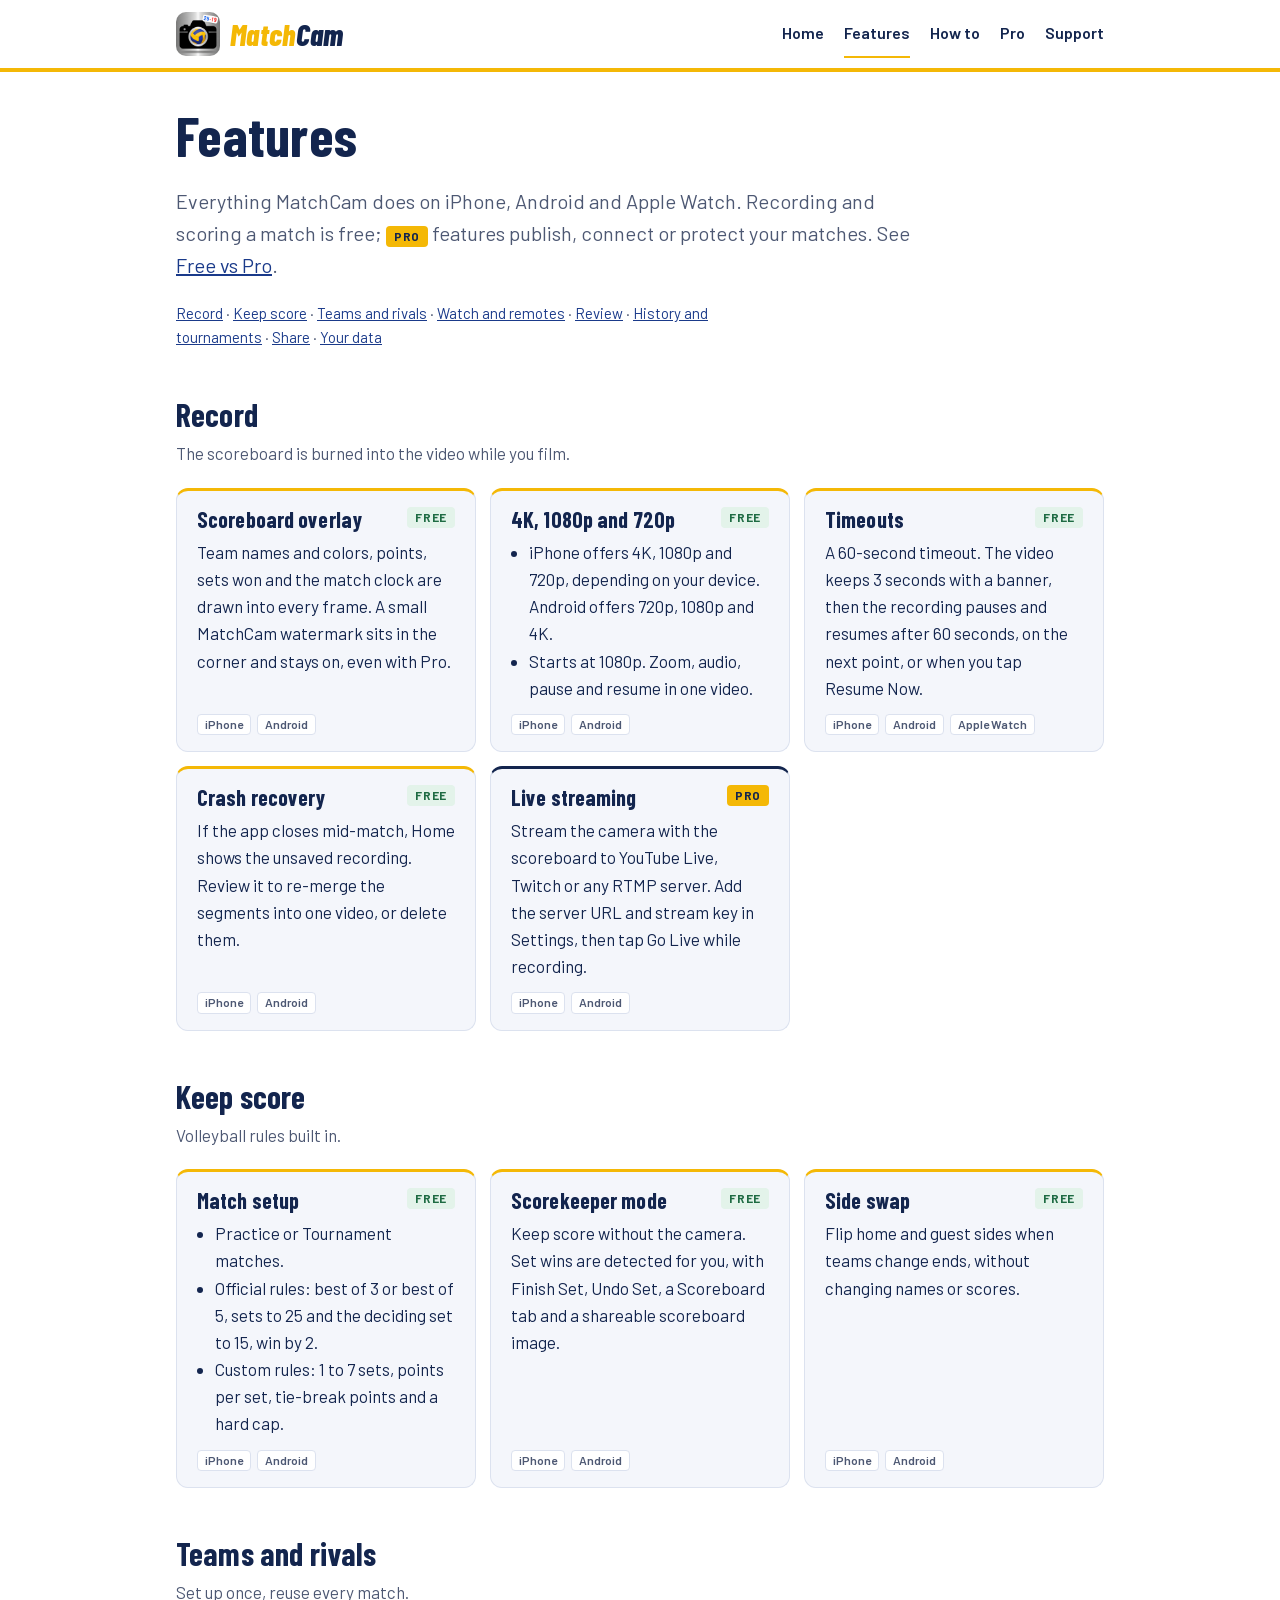
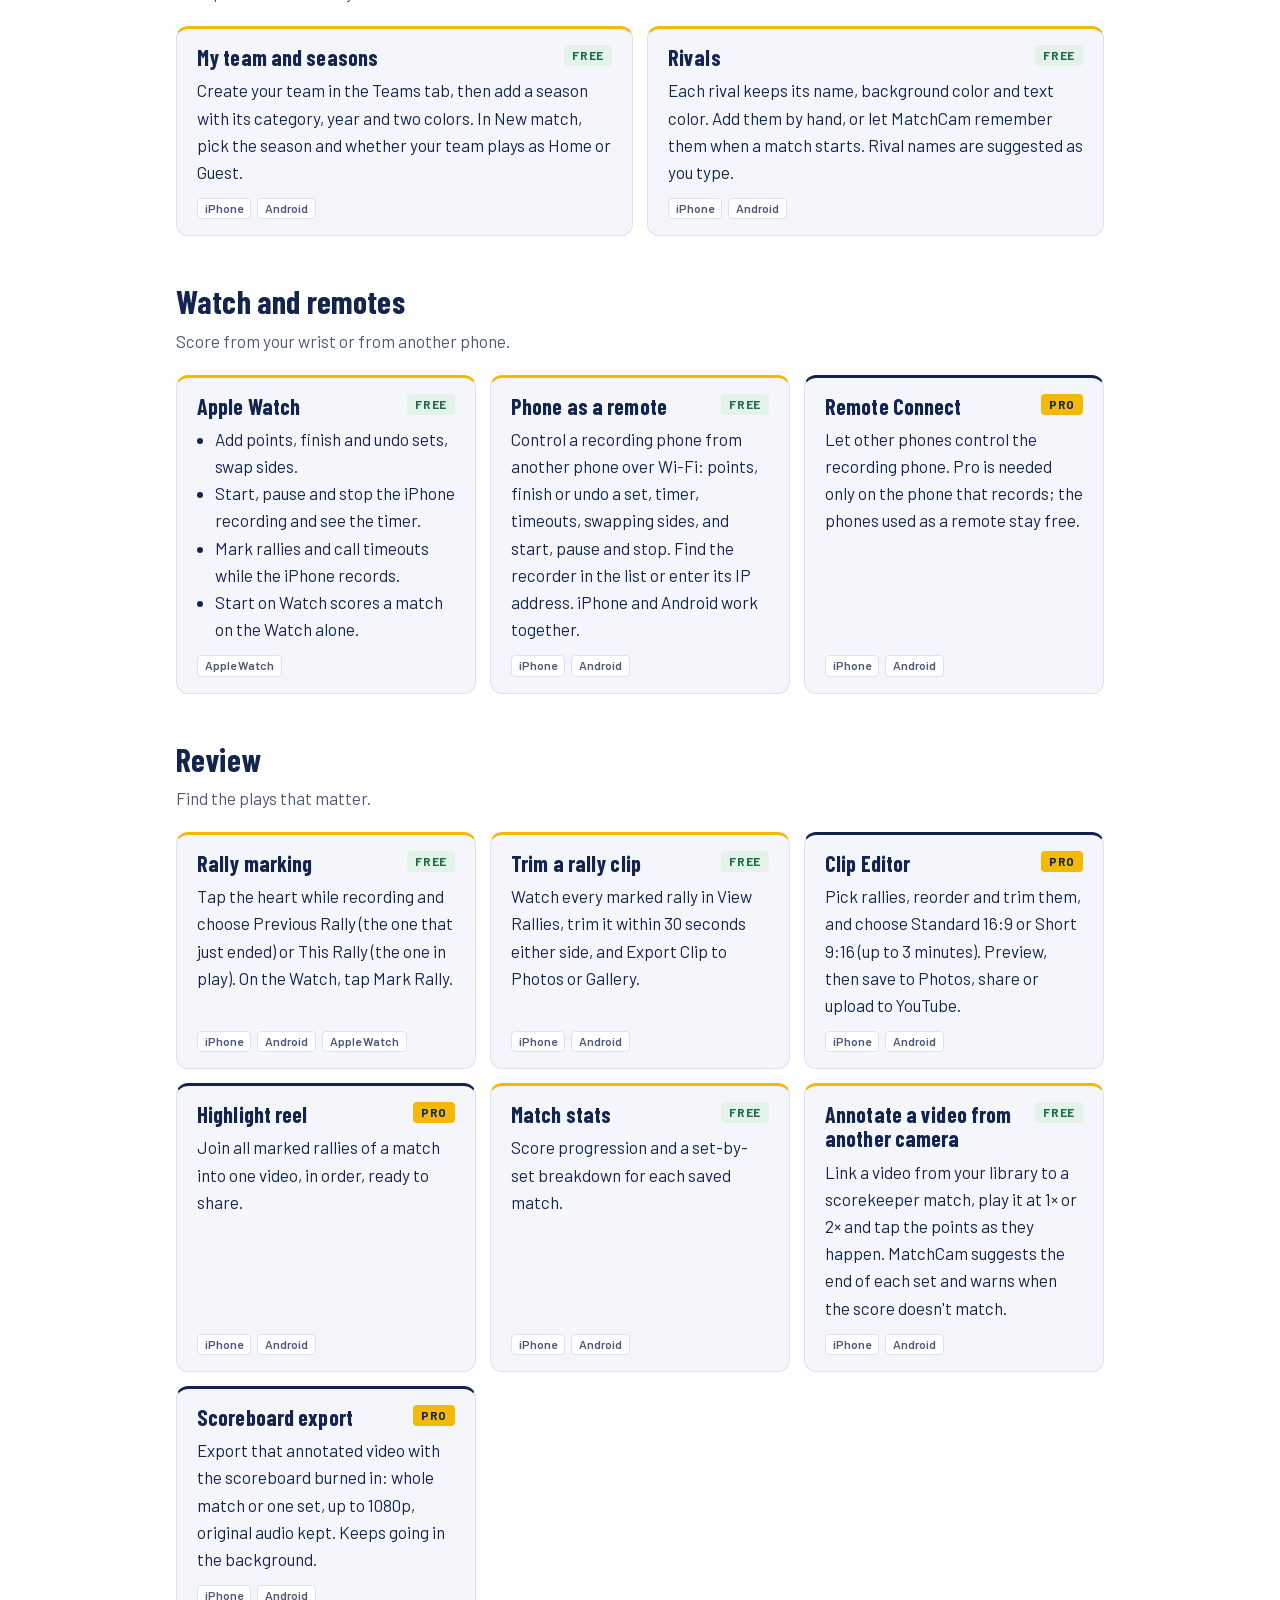
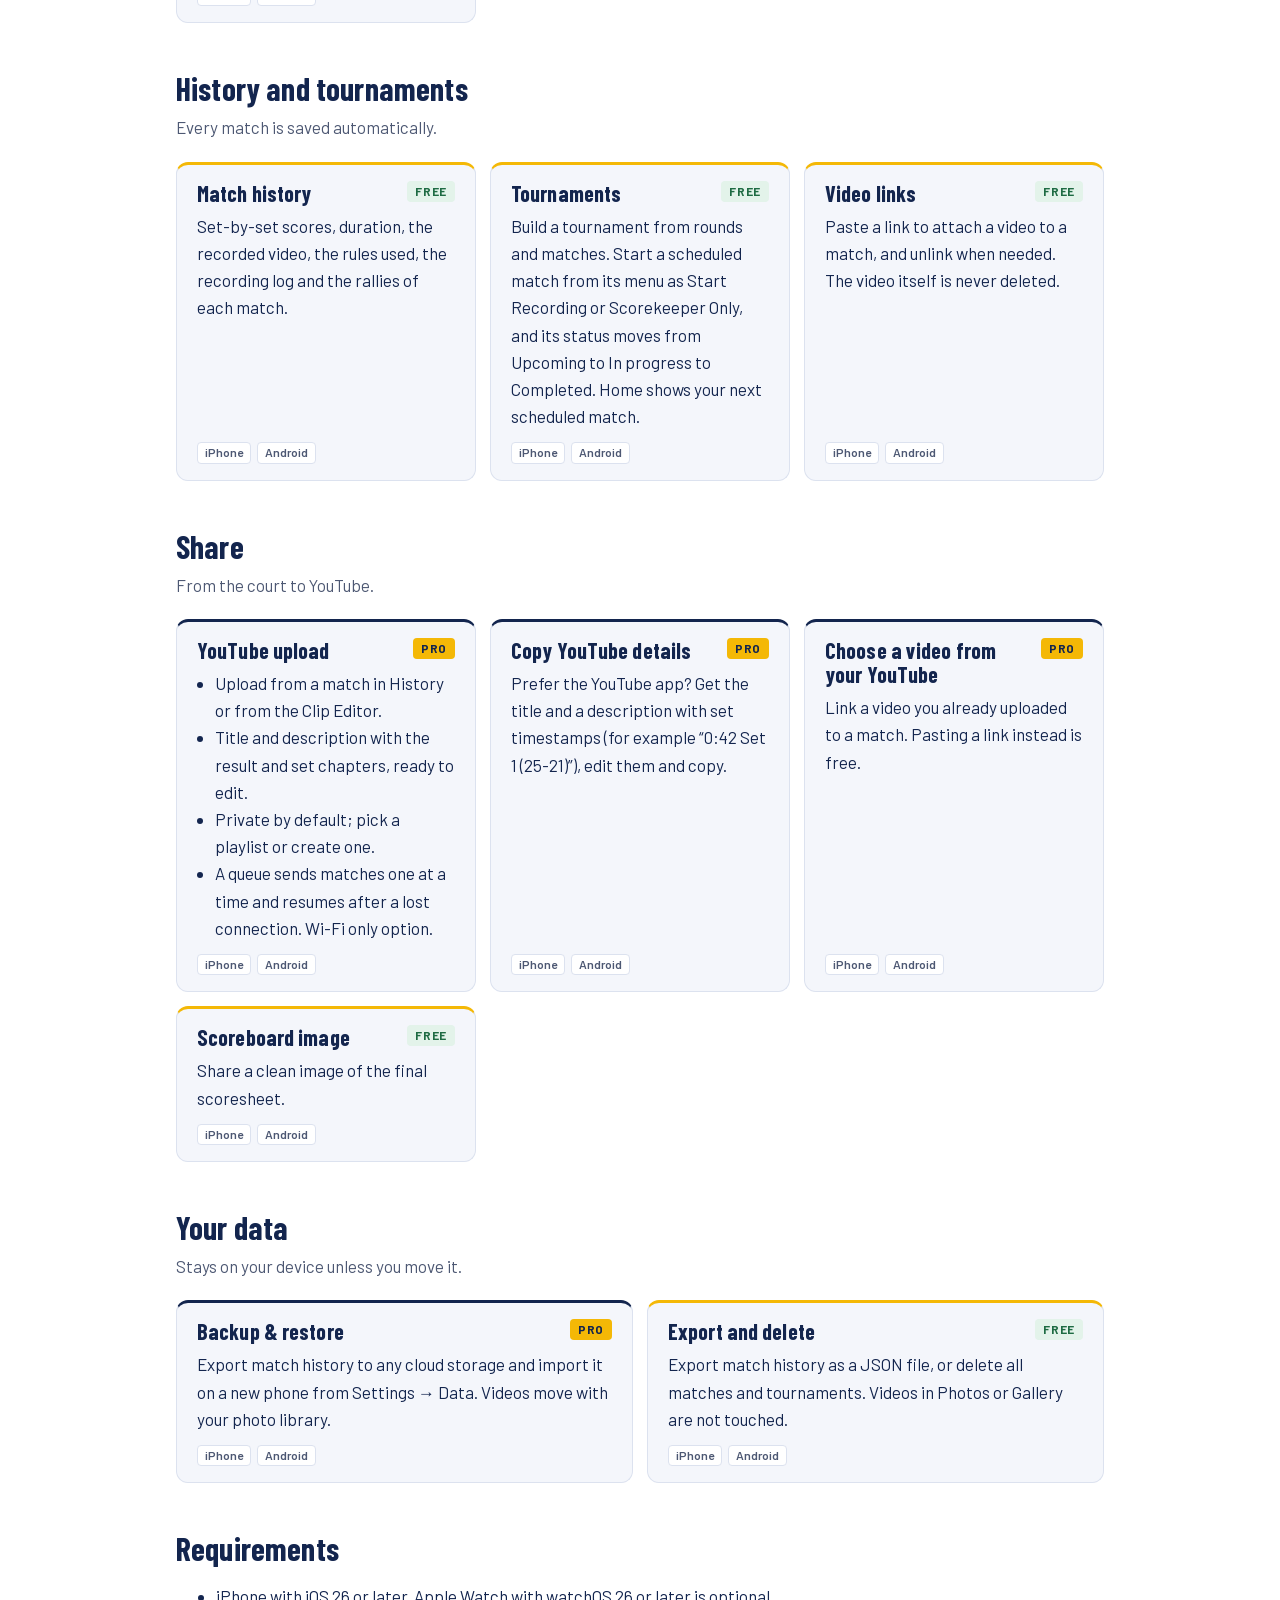
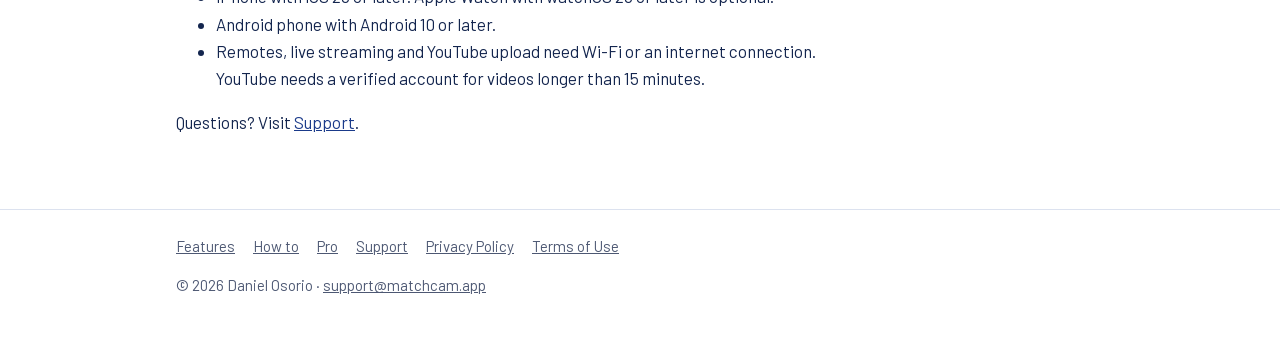
==== commit 2c6610be: "docs(site): Android requirement is Android 10 or later" ====
--- a/features.html
+++ b/features.html
@@ -87,7 +87,7 @@
 <h2>Requirements</h2>
 <ul>
   <li>iPhone with iOS 26 or later. Apple Watch with watchOS 26 or later is optional.</li>
-  <li>Android phone with Android 8.0 or later.</li>
+  <li>Android phone with Android 10 or later.</li>
   <li>Remotes, live streaming and YouTube upload need Wi-Fi or an internet connection. YouTube needs a verified account for videos longer than 15 minutes.</li>
 </ul>
 <p>Questions? Visit <a href="support.html">Support</a>.</p>
--- a/assets/css/style.css
+++ b/assets/css/style.css
@@ -76,18 +76,18 @@
 .hero .lead { color: #C5CEE6; }
 .hero .cta { display: flex; gap: 12px; flex-wrap: wrap; margin-top: 20px; }
 .hero .button.ghost { background: transparent; color: #fff; box-shadow: inset 0 0 0 2px rgba(255, 255, 255, 0.5); }
-.court { position: relative; aspect-ratio: 16 / 10; border-radius: 14px; overflow: hidden; background: linear-gradient(160deg, #1C5B8A 0%, #0F3A63 55%, #0A2547 100%); box-shadow: 0 14px 34px rgba(0, 0, 0, 0.35); }
-.court::before { content: ""; position: absolute; inset: 14% 8% 30% 8%; border: 3px solid rgba(255, 255, 255, 0.45); border-radius: 4px; }
-.court::after { content: ""; position: absolute; left: 50%; top: 14%; bottom: 30%; width: 3px; background: rgba(255, 255, 255, 0.45); }
-.rec { position: absolute; top: 12px; left: 14px; display: flex; align-items: center; gap: 8px; font: 700 14px var(--display); letter-spacing: 0.08em; color: #fff; z-index: 1; }
-.rec i { width: 10px; height: 10px; border-radius: 50%; background: #FF3B30; animation: blink 1.4s steps(2, jump-none) infinite; }
-@keyframes blink { 50% { opacity: 0.25; } }
-.scoreboard { position: absolute; left: 4%; right: 4%; bottom: 6%; display: grid; grid-template-columns: 1fr auto 1fr; align-items: stretch; background: rgba(8, 15, 36, 0.88); border-radius: 10px; overflow: hidden; font-family: var(--display); color: #fff; z-index: 1; }
-.scoreboard .team { display: flex; align-items: center; gap: 10px; padding: 8px 12px; font-weight: 700; font-size: clamp(15px, 2.6vw, 22px); letter-spacing: 0.04em; }
-.scoreboard .team.right { justify-content: flex-end; }
-.scoreboard .swatch { width: 10px; align-self: stretch; margin: -8px 0; }
-.scoreboard .pts { display: flex; align-items: center; gap: 10px; background: var(--yellow); color: var(--navy); font-weight: 800; font-size: clamp(24px, 4.6vw, 40px); padding: 0 16px; font-variant-numeric: tabular-nums; }
-.scoreboard .sets { white-space: nowrap; font-size: 13px; font-weight: 700; letter-spacing: 0.06em; align-self: center; }
+.court { container-type: inline-size; position: relative; aspect-ratio: 16 / 9; border-radius: 14px; overflow: hidden; background: linear-gradient(180deg, #2B3550 0%, #3A4566 58%, #B98A4E 58%, #A67A42 100%); box-shadow: 0 14px 34px rgba(0, 0, 0, 0.35); }
+.court::before { content: ""; position: absolute; left: 6%; right: 6%; top: 68%; bottom: 8%; border: 2px solid rgba(255, 255, 255, 0.6); transform: perspective(300px) rotateX(18deg); }
+.net { position: absolute; left: 4%; right: 4%; top: 46%; height: 12%; border-top: 3px solid rgba(255, 255, 255, 0.85); background: repeating-linear-gradient(90deg, rgba(255, 255, 255, 0.35) 0 1px, transparent 1px 12px), repeating-linear-gradient(0deg, rgba(255, 255, 255, 0.35) 0 1px, transparent 1px 12px); }
+/* Mirrors VolleyballScoreboardRenderer: two team rows at 50% opacity and a dark clock strip, top-left, drawn about 3x larger so it stays legible here. */
+.scoreboard { position: absolute; left: 5.3cqw; top: 5.3cqw; width: 42.8cqw; border-radius: 1.4cqw; overflow: hidden; border: 1px solid rgba(0, 0, 0, 0.2); font-family: -apple-system, BlinkMacSystemFont, "Segoe UI", Roboto, Arial, sans-serif; color: #fff; }
+.scoreboard .row { display: flex; align-items: center; height: 7.9cqw; }
+.scoreboard .row.home { background: rgba(229, 56, 75, 0.5); }
+.scoreboard .row.guest { background: rgba(31, 111, 235, 0.5); border-top: 1px solid rgba(0, 0, 0, 0.2); }
+.scoreboard .name { width: 18.4cqw; padding-left: 2.4cqw; font-weight: 700; font-size: 3.15cqw; letter-spacing: 0; }
+.scoreboard .set { flex: 0 0 7.9cqw; text-align: center; font-weight: 800; font-size: 3.4cqw; font-variant-numeric: tabular-nums; align-self: stretch; display: flex; align-items: center; justify-content: center; border-left: 1px solid rgba(0, 0, 0, 0.1); }
+.scoreboard .set.win span, .scoreboard .set.win { text-decoration: underline; text-decoration-thickness: 0.45cqw; text-underline-offset: 0.5cqw; }
+.scoreboard .clock { height: 5.25cqw; display: flex; align-items: center; justify-content: flex-end; padding-right: 2.4cqw; background: rgba(26, 26, 26, 0.7); color: #D3D3D3; font-weight: 700; font-size: 2.5cqw; font-variant-numeric: tabular-nums; }
 @media (max-width: 760px) { .hero { grid-template-columns: 1fr; padding: 28px 20px; } }
 
 /* Buttons, tags, cards */
@@ -142,6 +142,5 @@
 
 @media (prefers-reduced-motion: reduce) {
   html { scroll-behavior: auto; }
-  .rec i { animation: none; }
   .button { transition: none; }
 }
